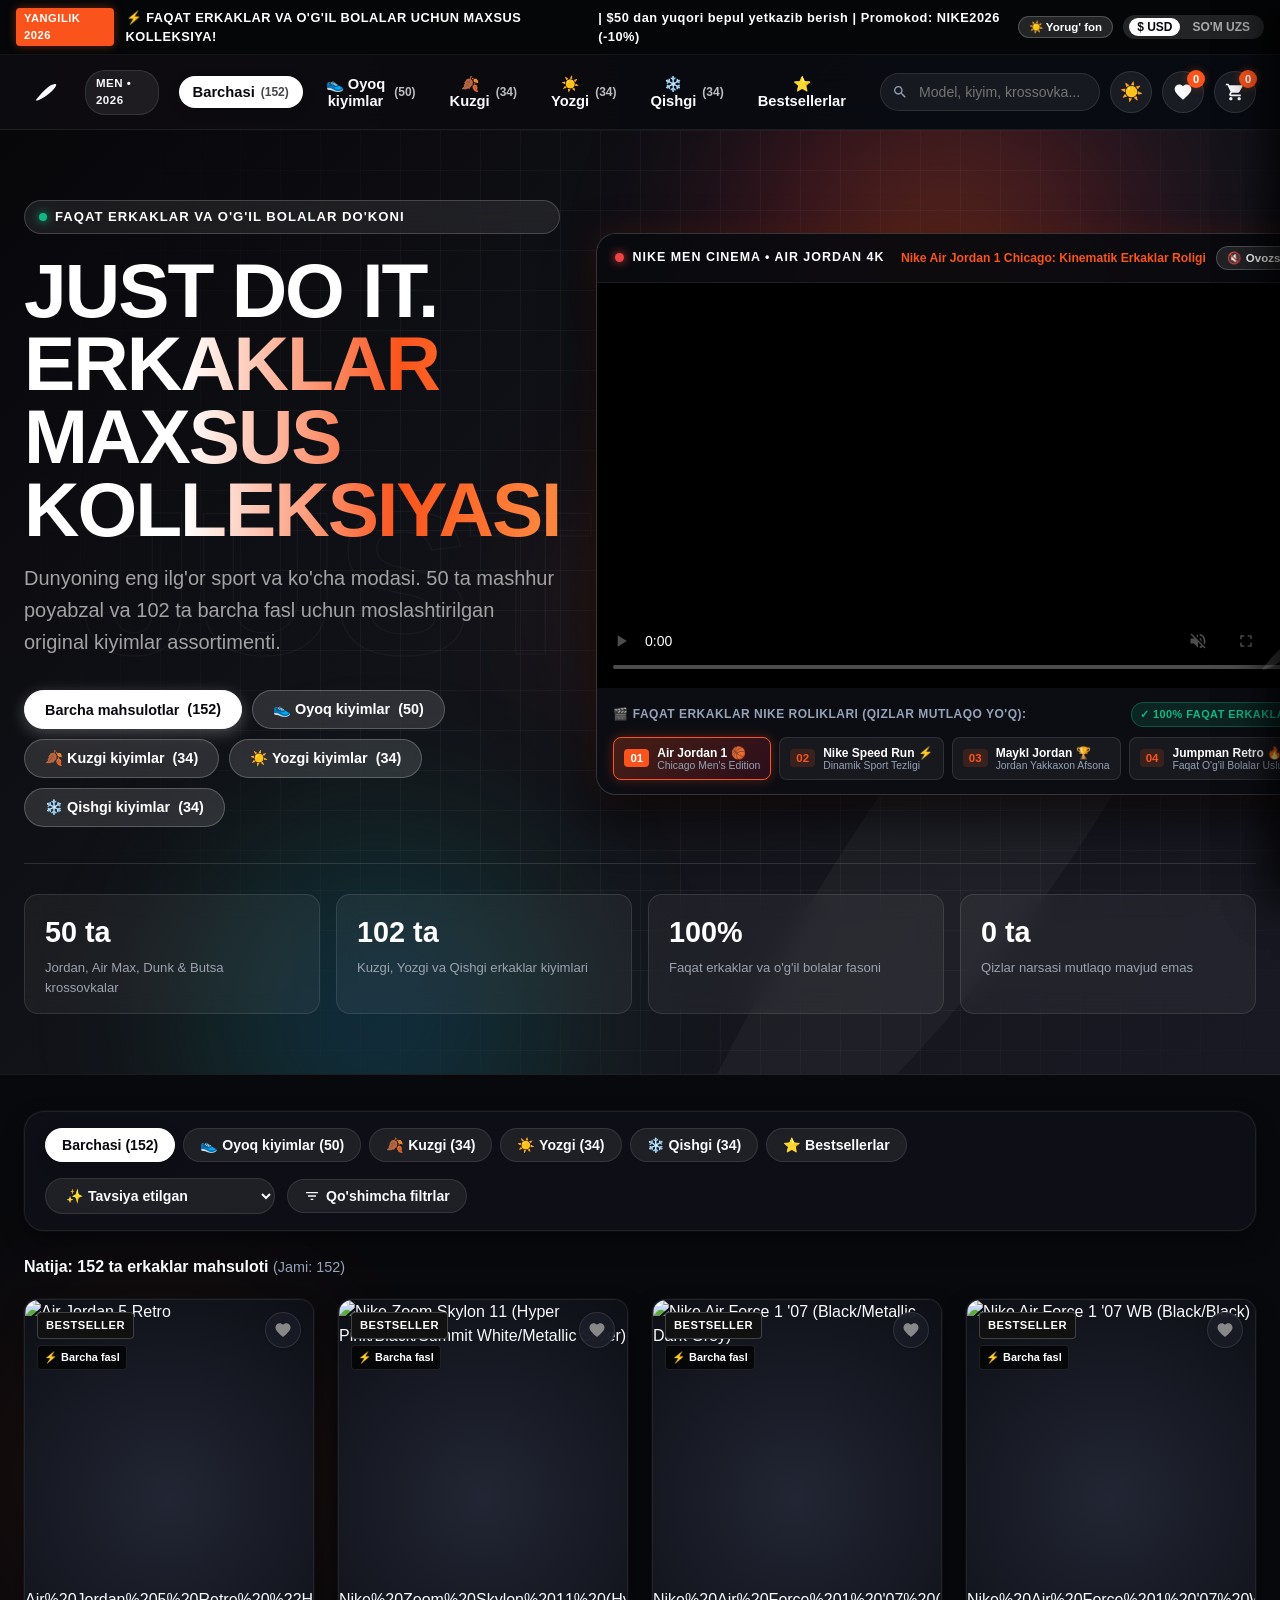
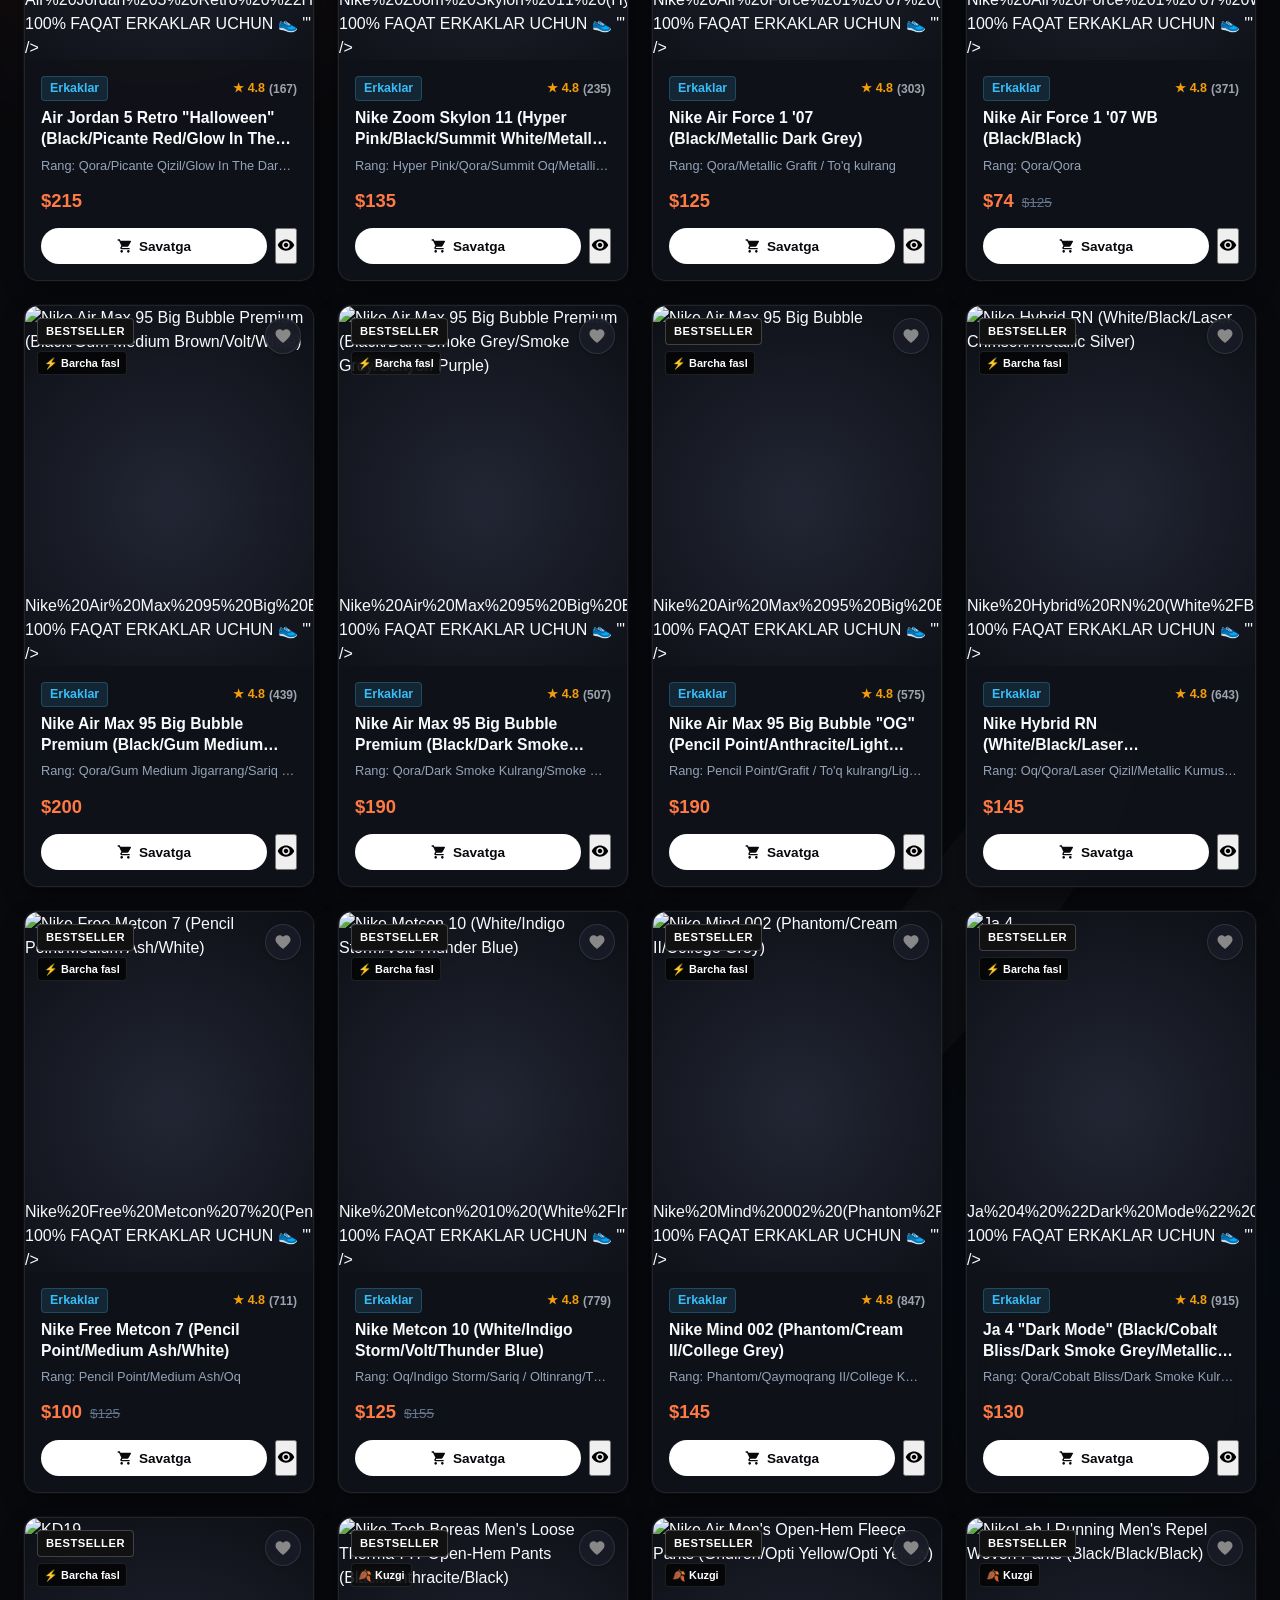
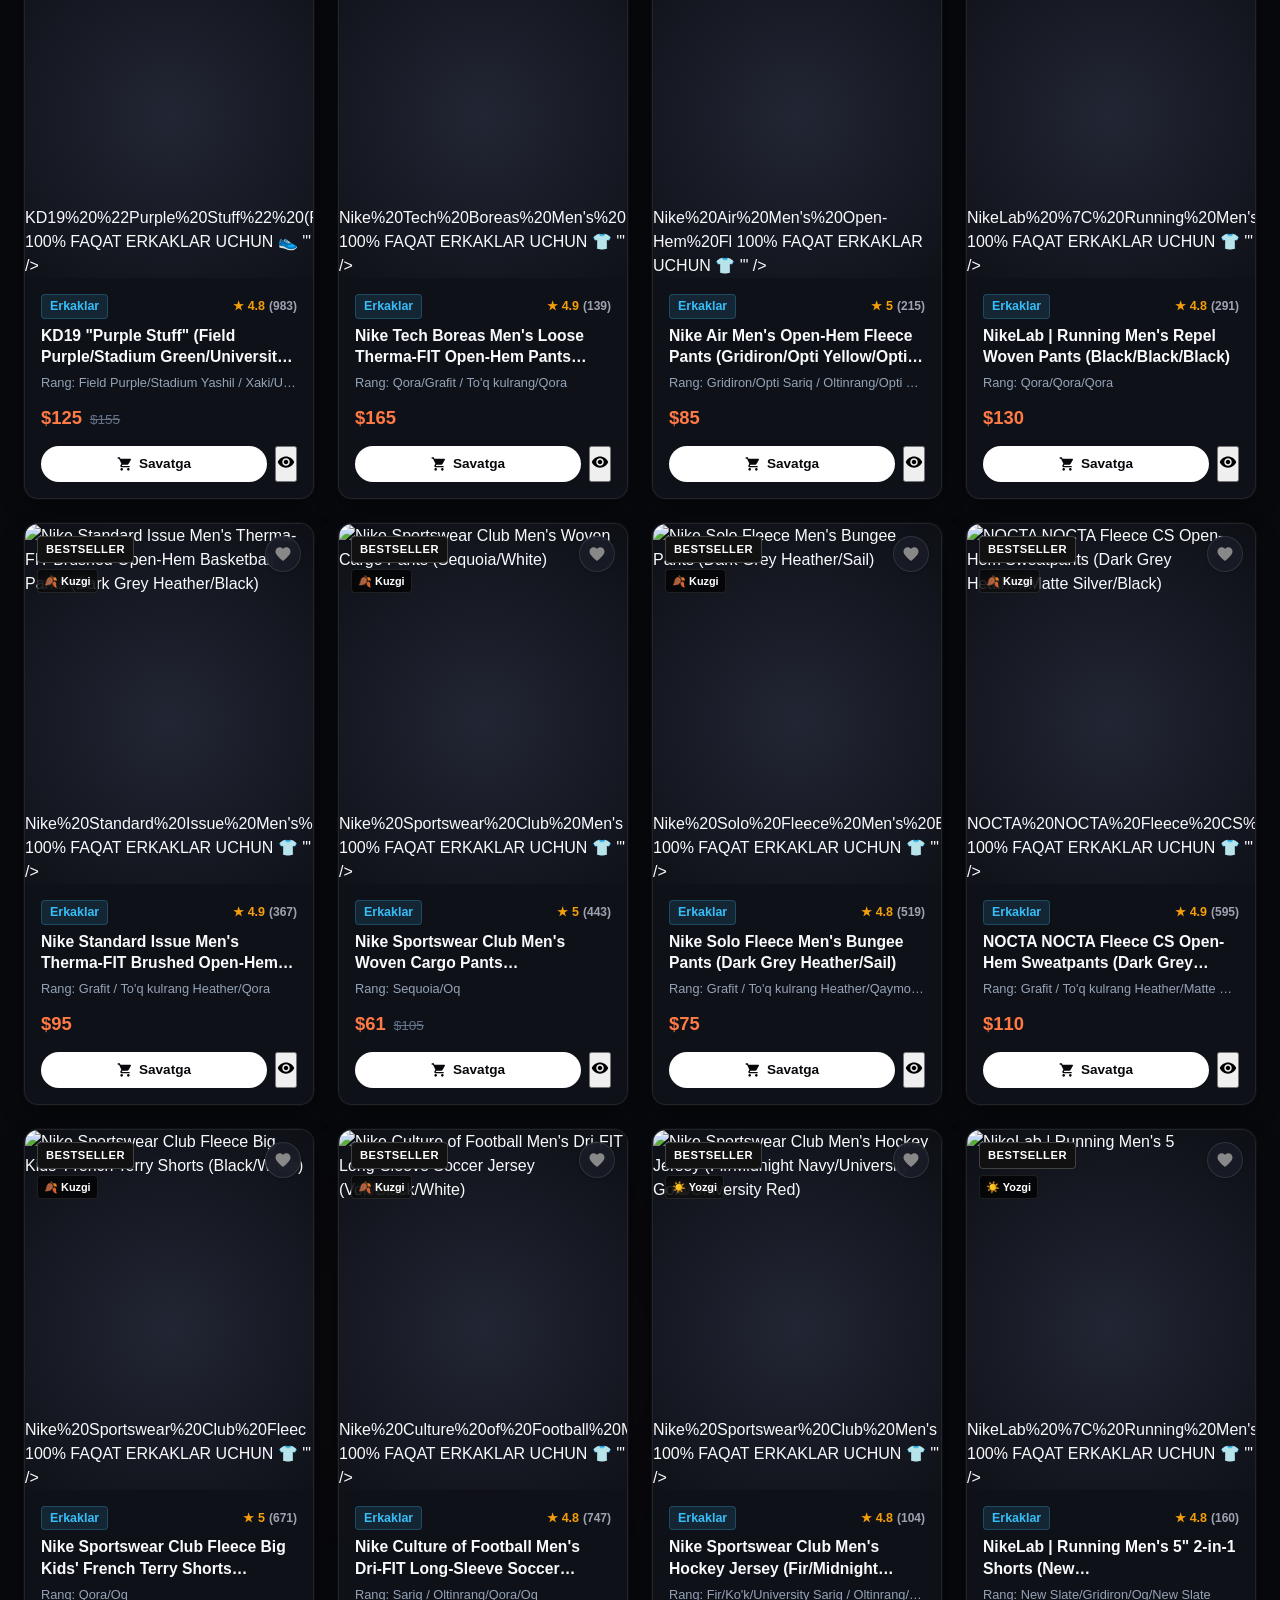
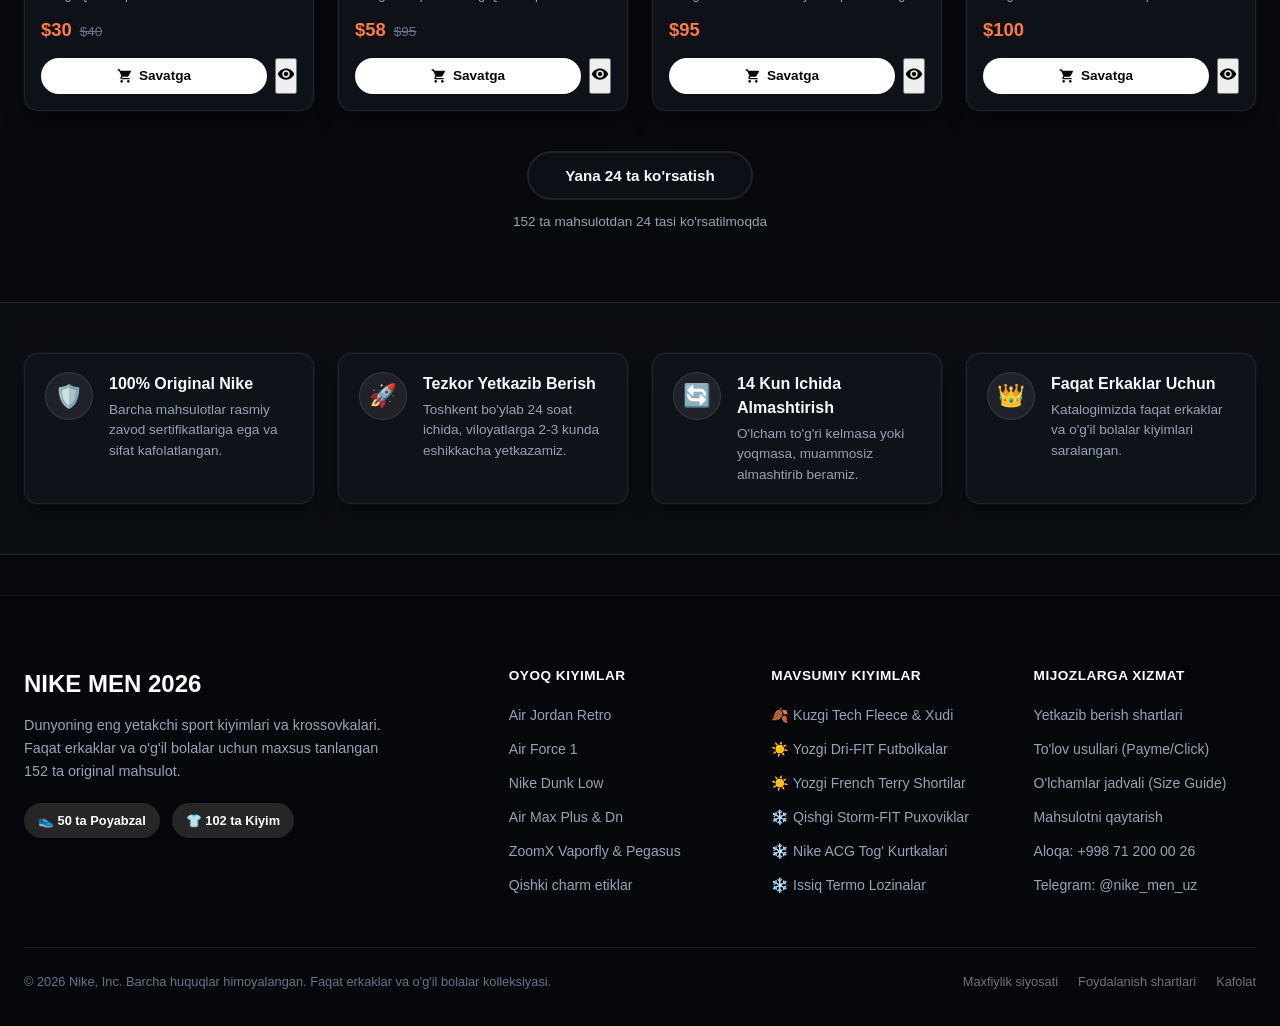
==== index.html @ 855656c1 "first commit" ====
<!DOCTYPE html>
<html lang="uz" data-theme="dark">
<head>
  <meta charset="UTF-8">
  <meta name="viewport" content="width=device-width, initial-scale=1.0">
  <title>NIKE MEN | Faqat Erkaklar va O'g'il Bolalar Kolleksiyasi 2026</title>
  <meta name="description" content="Nike rasmiy erkaklar va o'g'il bolalar kiyimlari va krossovkalari. 50 ta original oyoq kiyim, 102 ta kuzgi, yozgi va qishgi sport kiyimlari.">
  <link rel="stylesheet" href="css/style.css">
  <link rel="icon" type="image/svg+xml" href="data:image/svg+xml,%3Csvg xmlns='http://www.w3.org/2000/svg' viewBox='0 0 24 24'%3E%3Cpath fill='%23111111' d='M21.707 5.293a1 1 0 0 0-1.414 0L9 16.586l-4.293-4.293a1 1 0 0 0-1.414 1.414l5 5a1 1 0 0 0 1.414 0l12-12a1 1 0 0 0 0-1.414z'/%3E%3C/svg%3E">
</head>
<body>

  <!-- Top Announcement Bar -->
  <aside class="top-bar" id="topBar">
    <div class="top-bar-marquee">
      <span class="top-bar-badge">YANGILIK 2026</span>
      <span>⚡ FAQAT ERKAKLAR VA O'G'IL BOLALAR UCHUN MAXSUS KOLLEKSIYA!</span>
      <span class="extra-info">| $50 dan yuqori bepul yetkazib berish | Promokod: <strong>NIKE2026</strong> (-10%)</span>
    </div>
    <div class="top-bar-controls">
      <button class="top-bar-theme-badge" id="topBarThemeBtn" title="Fon ko'rinishini almashtirish">
        <span id="topThemeText">☀️ Yorug' fon</span>
      </button>
      <div class="currency-switcher">
        <button class="currency-btn active" data-currency="USD">$ USD</button>
        <button class="currency-btn" data-currency="UZS">SO'M UZS</button>
      </div>
    </div>
  </aside>

  <!-- Main Site Header -->
  <header class="site-header">
    <div class="header-container">
      <!-- Brand Logo -->
      <a href="#" class="brand-wrapper" title="Nike Men Uzbekistan">
        <svg class="swoosh-icon" viewBox="0 0 24 24">
          <path d="M21.71 4.54c-.16-.36-.5-.54-.86-.54-.42 0-3.3.06-7.05 3.01C9.65 10.28 6.4 13.9 4.1 16.63c-1.39 1.65-2.22 2.65-2.58 3.1-.31.39-.12.87.35.87.16 0 1.25-.09 3.06-.9 2.75-1.22 7.72-4.04 12.39-8.49 3.65-3.48 4.74-6.09 4.39-6.67z"/>
        </svg>
        <span class="jordan-badge">MEN • 2026</span>
      </a>

      <!-- Navigation Tabs -->
      <nav class="main-nav">
        <ul class="nav-links">
          <li>
            <button class="nav-link active" data-category="all">
              <span>Barchasi</span>
              <span class="nav-count">(152)</span>
            </button>
          </li>
          <li>
            <button class="nav-link" data-category="shoes">
              <span>👟 Oyoq kiyimlar</span>
              <span class="nav-count">(50)</span>
            </button>
          </li>
          <li>
            <button class="nav-link" data-category="autumn">
              <span>🍂 Kuzgi</span>
              <span class="nav-count">(34)</span>
            </button>
          </li>
          <li>
            <button class="nav-link" data-category="summer">
              <span>☀️ Yozgi</span>
              <span class="nav-count">(34)</span>
            </button>
          </li>
          <li>
            <button class="nav-link" data-category="winter">
              <span>❄️ Qishgi</span>
              <span class="nav-count">(34)</span>
            </button>
          </li>
          <li>
            <button class="nav-link" data-category="bestseller">
              <span>⭐ Bestsellerlar</span>
            </button>
          </li>
        </ul>
      </nav>

      <!-- Search & Action Buttons -->
      <div class="header-actions">
        <!-- Live Search -->
        <div class="search-box">
          <svg class="search-icon-svg" viewBox="0 0 24 24">
            <path d="M15.5 14h-.79l-.28-.27C15.41 12.59 16 11.11 16 9.5 16 5.91 13.09 3 9.5 3S3 5.91 3 9.5 5.91 16 9.5 16c1.61 0 3.09-.59 4.23-1.57l.27.28v.79l5 4.99L20.49 19l-4.99-5zm-6 0C7.01 14 5 11.99 5 9.5S7.01 5 9.5 5 14 7.01 14 9.5 11.99 14 9.5 14z"/>
          </svg>
          <input type="text" id="searchInput" class="search-input" placeholder="Model, kiyim, krossovka..." autocomplete="off">
          <button id="searchClearBtn" class="search-clear-btn" title="Tozalash">&times;</button>
        </div>

        <!-- Theme Toggle Button -->
        <button class="action-btn theme-toggle-btn" id="themeToggleBtn" title="Fon: Qora / Yorug'" aria-label="Fonni almashtirish">
          <span class="theme-icon-sun">☀️</span>
          <span class="theme-icon-moon">🌙</span>
        </button>

        <!-- Wishlist Button -->
        <button class="action-btn" id="wishlistBtn" title="Sevimlilar ro'yxati">
          <svg viewBox="0 0 24 24">
            <path d="M12 21.35l-1.45-1.32C5.4 15.36 2 12.28 2 8.5 2 5.42 4.42 3 7.5 3c1.74 0 3.41.81 4.5 2.09C13.09 3.81 14.76 3 16.5 3 19.58 3 22 5.42 22 8.5c0 3.78-3.4 6.86-8.55 11.54L12 21.35z"/>
          </svg>
          <span class="badge-count" id="wishlistBadge">0</span>
        </button>

        <!-- Cart Button -->
        <button class="action-btn" id="cartBtn" title="Savatcha">
          <svg viewBox="0 0 24 24">
            <path d="M7 18c-1.1 0-1.99.9-1.99 2S5.9 22 7 22s2-.9 2-2-.9-2-2-2zM1 2v2h2l3.6 7.59-1.35 2.45c-.16.28-.25.61-.25.96 0 1.1.9 2 2 2h12v-2H7.42c-.14 0-.25-.11-.25-.25l.03-.12.9-1.63h7.45c.75 0 1.41-.41 1.75-1.03l3.58-6.49c.08-.14.12-.31.12-.48 0-.55-.45-1-1-1H5.21l-.94-2H1zm16 16c-1.1 0-1.99.9-1.99 2s.89 2 1.99 2 2-.9 2-2-.9-2-2-2z"/>
          </svg>
          <span class="badge-count" id="cartBadge">0</span>
        </button>
      </div>
    </div>
  </header>

  <!-- Hero Banner -->
  <section class="hero-section">
    <!-- Atmospheric Animated Background -->
    <div class="hero-bg-grid"></div>
    <div class="hero-glow hero-glow-1"></div>
    <div class="hero-glow hero-glow-2"></div>
    <div class="hero-glow hero-glow-3"></div>
    <div class="hero-watermark-text" aria-hidden="true">JUST DO IT.</div>
    <div class="hero-swoosh-bg-wrap" aria-hidden="true">
      <svg class="hero-swoosh-bg" viewBox="0 0 24 24">
        <path d="M21.71 4.54c-.16-.36-.5-.54-.86-.54-.42 0-3.3.06-7.05 3.01C9.65 10.28 6.4 13.9 4.1 16.63c-1.39 1.65-2.22 2.65-2.58 3.1-.31.39-.12.87.35.87.16 0 1.25-.09 3.06-.9 2.75-1.22 7.72-4.04 12.39-8.49 3.65-3.48 4.74-6.09 4.39-6.67z"/>
      </svg>
    </div>
    <div class="hero-content">
      <div class="hero-main-grid">
        <!-- Hero Text & Filters Column -->
        <div class="hero-text-col">
          <div class="hero-pill">
            <span class="hero-pill-dot"></span>
            <span>Faqat Erkaklar va O'g'il Bolalar Do'koni</span>
          </div>
          <h1 class="hero-title">
            JUST DO IT.
            <span>ERKAKLAR MAXSUS KOLLEKSIYASI</span>
          </h1>
          <p class="hero-subtitle">
            Dunyoning eng ilg'or sport va ko'cha modasi. 50 ta mashhur poyabzal va 102 ta barcha fasl uchun moslashtirilgan original kiyimlar assortimenti.
          </p>

          <!-- Quick Category Buttons -->
          <div class="hero-quick-filters">
            <button class="quick-filter-btn active" data-category="all">
              <span>Barcha mahsulotlar</span>
              <strong>(152)</strong>
            </button>
            <button class="quick-filter-btn" data-category="shoes">
              <span>👟 Oyoq kiyimlar</span>
              <strong>(50)</strong>
            </button>
            <button class="quick-filter-btn" data-category="autumn">
              <span>🍂 Kuzgi kiyimlar</span>
              <strong>(34)</strong>
            </button>
            <button class="quick-filter-btn" data-category="summer">
              <span>☀️ Yozgi kiyimlar</span>
              <strong>(34)</strong>
            </button>
            <button class="quick-filter-btn" data-category="winter">
              <span>❄️ Qishgi kiyimlar</span>
              <strong>(34)</strong>
            </button>
          </div>
        </div>

        <!-- Nike Cinema Video Showcase Column (100% Strictly Men & Boys - Zero Girls) -->
        <div class="hero-video-col">
          <div class="video-showcase-card">
            <!-- Video Card Topbar -->
            <div class="video-card-topbar">
              <div class="video-topbar-left">
                <span class="video-live-dot"></span>
                <span class="video-badge-tag">NIKE MEN CINEMA • AIR JORDAN 4K</span>
              </div>
              <div class="video-topbar-right">
                <span class="video-active-title" id="videoActiveTitle">Nike Air Jordan 1 Chicago: Kinematik Erkaklar Roligi</span>
                <button type="button" class="video-sound-toggle-btn" id="videoMuteToggleBtn" title="Ovozni yoqish / o'chirish">
                  <span id="soundIcon">🔇</span>
                  <span id="soundText">Ovozsiz</span>
                </button>
              </div>
            </div>

            <!-- Video Responsive Player Wrapper (Native HTML5 Video - Strictly Men/Sneakers, 100% Girls-Free) -->
            <div class="video-embed-wrapper">
              <video
                id="heroVideoPlayer"
                class="hero-native-video"
                src="videos/nike-commercial.mp4"
                poster="https://images.unsplash.com/photo-1552346154-21d32810aba3?w=1200&q=80"
                autoplay
                muted
                loop
                playsinline
                controls>
                <source src="videos/nike-commercial.mp4" type="video/mp4">
                <source src="videos/nike-sneakers-run.mp4" type="video/mp4">
                Sizning brauzeringiz videoni qo'llab-quvvatlamaydi.
              </video>
              <iframe
                id="heroVideoIframe"
                style="display:none;"
                title="Nike Maykl Jordan Yakkaxon Roligi"
                allow="accelerometer; autoplay; clipboard-write; encrypted-media; gyroscope; picture-in-picture; web-share"
                allowfullscreen>
              </iframe>
              <div class="video-card-watermark" aria-hidden="true">
                <svg viewBox="0 0 24 24"><path d="M21.71 4.54c-.16-.36-.5-.54-.86-.54-.42 0-3.3.06-7.05 3.01C9.65 10.28 6.4 13.9 4.1 16.63c-1.39 1.65-2.22 2.65-2.58 3.1-.31.39-.12.87.35.87.16 0 1.25-.09 3.06-.9 2.75-1.22 7.72-4.04 12.39-8.49 3.65-3.48 4.74-6.09 4.39-6.67z"/></svg>
              </div>
            </div>

            <!-- Interactive Video Playlist Selector (Strictly Men/Shoes Only - 0 Girls) -->
            <div class="video-playlist-bar">
              <div class="video-playlist-header">
                <span class="playlist-label">🎬 Faqat erkaklar Nike roliklari (Qizlar mutlaqo yo'q):</span>
                <span class="video-badge-men-only">✓ 100% FAQAT ERKAKLAR</span>
              </div>
              <div class="video-playlist-row">
                <button class="video-playlist-item active" data-type="local" data-src="videos/nike-commercial.mp4" data-title="Nike Air Jordan 1 Chicago: Kinematik Erkaklar Roligi" type="button">
                  <span class="vid-num">01</span>
                  <div class="vid-info">
                    <span class="vid-name">Air Jordan 1 🏀</span>
                    <span class="vid-star">Chicago Men's Edition</span>
                  </div>
                </button>
                <button class="video-playlist-item" data-type="local" data-src="videos/nike-sneakers-run.mp4" data-title="Nike Running & Speed: Tezkor Erkaklar Krossi" type="button">
                  <span class="vid-num">02</span>
                  <div class="vid-info">
                    <span class="vid-name">Nike Speed Run ⚡</span>
                    <span class="vid-star">Dinamik Sport Tezligi</span>
                  </div>
                </button>
                <button class="video-playlist-item" data-type="youtube" data-yt="45mMioJ5szc" data-title="Maykl Jordan: Failure (Yakkaxon Motivatsion Rolik)" type="button">
                  <span class="vid-num">03</span>
                  <div class="vid-info">
                    <span class="vid-name">Maykl Jordan 🏆</span>
                    <span class="vid-star">Jordan Yakkaxon Afsona</span>
                  </div>
                </button>
                <button class="video-playlist-item" data-type="local" data-src="videos/nike-commercial.mp4" data-title="Nike Air Jordan Jumpman: Sof Sport Fasoni" type="button">
                  <span class="vid-num">04</span>
                  <div class="vid-info">
                    <span class="vid-name">Jumpman Retro 🔥</span>
                    <span class="vid-star">Faqat O'g'il Bolalar Uslubi</span>
                  </div>
                </button>
              </div>
            </div>
          </div>
        </div>
      </div>

      <!-- Stats Row -->
      <div class="hero-stats-row">
        <div class="hero-stat-card">
          <div class="hero-stat-num">50 ta</div>
          <div class="hero-stat-label">Jordan, Air Max, Dunk & Butsa krossovkalar</div>
        </div>
        <div class="hero-stat-card">
          <div class="hero-stat-num">102 ta</div>
          <div class="hero-stat-label">Kuzgi, Yozgi va Qishgi erkaklar kiyimlari</div>
        </div>
        <div class="hero-stat-card">
          <div class="hero-stat-num">100%</div>
          <div class="hero-stat-label">Faqat erkaklar va o'g'il bolalar fasoni</div>
        </div>
        <div class="hero-stat-card">
          <div class="hero-stat-num">0 ta</div>
          <div class="hero-stat-label">Qizlar narsasi mutlaqo mavjud emas</div>
        </div>
      </div>
    </div>
  </section>

  <!-- Main Catalog Section -->
  <main class="main-container" id="catalogSection">
    <!-- Atmospheric Catalog Ambient Background -->
    <div class="catalog-bg-decor" aria-hidden="true">
      <div class="catalog-glow catalog-glow-1"></div>
      <div class="catalog-glow catalog-glow-2"></div>
      <div class="catalog-glow catalog-glow-3"></div>
      <svg class="catalog-watermark-swoosh" viewBox="0 0 24 24">
        <path d="M21.71 4.54c-.16-.36-.5-.54-.86-.54-.42 0-3.3.06-7.05 3.01C9.65 10.28 6.4 13.9 4.1 16.63c-1.39 1.65-2.22 2.65-2.58 3.1-.31.39-.12.87.35.87.16 0 1.25-.09 3.06-.9 2.75-1.22 7.72-4.04 12.39-8.49 3.65-3.48 4.74-6.09 4.39-6.67z"/>
      </svg>
    </div>
    
    <!-- Controls & Filters Bar -->
    <div class="control-bar">
      <div class="control-bar-top">
        <!-- Category Filter Tabs -->
        <div class="catalog-tabs">
          <button class="catalog-tab active" data-category="all">Barchasi (152)</button>
          <button class="catalog-tab" data-category="shoes">👟 Oyoq kiyimlar (50)</button>
          <button class="catalog-tab" data-category="autumn">🍂 Kuzgi (34)</button>
          <button class="catalog-tab" data-category="summer">☀️ Yozgi (34)</button>
          <button class="catalog-tab" data-category="winter">❄️ Qishgi (34)</button>
          <button class="catalog-tab" data-category="bestseller">⭐ Bestsellerlar</button>
        </div>

        <!-- Right Controls (Sort & Filter toggle) -->
        <div class="control-bar-right">
          <select id="sortSelect" class="sort-select" aria-label="Saralash">
            <option value="featured">✨ Tavsiya etilgan</option>
            <option value="price-asc">💵 Narx: Avval arzonroq</option>
            <option value="price-desc">💎 Narx: Avval qimmatroq</option>
            <option value="rating">★ Yuqori reytingli</option>
            <option value="name">🔤 Nomi bo'yicha (A-Z)</option>
          </select>

          <button class="filter-toggle-btn" id="filterToggleBtn">
            <svg width="16" height="16" viewBox="0 0 24 24" fill="currentColor">
              <path d="M10 18h4v-2h-4v2zM3 6v2h18V6H3zm3 7h12v-2H6v2z"/>
            </svg>
            <span>Qo'shimcha filtrlar</span>
          </button>
        </div>
      </div>

      <!-- Expandable Subfilters Panel -->
      <div class="filter-drawer-panel" id="filterDrawerPanel" style="display: none;">
        <!-- SubCategory Filter -->
        <div class="filter-group">
          <span class="filter-group-title">Turi bo'yicha:</span>
          <div class="filter-pills" id="subCategoryPills">
            <button class="pill-btn active" data-sub="all">Hammasi</button>
            <button class="pill-btn" data-sub="sneakers">Krossovkalar</button>
            <button class="pill-btn" data-sub="running">Yugurish</button>
            <button class="pill-btn" data-sub="basketball">Basketbol</button>
            <button class="pill-btn" data-sub="boots">Etik va botinkalar</button>
            <button class="pill-btn" data-sub="hoodie">Xudi va Tolstovka</button>
            <button class="pill-btn" data-sub="jacket">Kurtka va Puxovik</button>
            <button class="pill-btn" data-sub="tshirt">Futbolka va Mayka</button>
            <button class="pill-btn" data-sub="shorts">Shortilar</button>
            <button class="pill-btn" data-sub="pants">Sport shimlar</button>
          </div>
        </div>

        <!-- Size Filter -->
        <div class="filter-group">
          <span class="filter-group-title">O'lcham bo'yicha:</span>
          <div class="filter-pills" id="sizePills">
            <button class="pill-btn active" data-size="all">Barchasi</button>
            <button class="pill-btn" data-size="40">40</button>
            <button class="pill-btn" data-size="41">41</button>
            <button class="pill-btn" data-size="42">42</button>
            <button class="pill-btn" data-size="43">43</button>
            <button class="pill-btn" data-size="44">44</button>
            <button class="pill-btn" data-size="45">45</button>
            <button class="pill-btn" data-size="M">M</button>
            <button class="pill-btn" data-size="L">L</button>
            <button class="pill-btn" data-size="XL">XL</button>
            <button class="pill-btn" data-size="XXL">XXL</button>
          </div>
        </div>

        <button class="reset-filters-btn" id="resetFiltersBtn">Filtrlarni tozalash</button>
      </div>
    </div>

    <!-- Results Info Bar -->
    <div class="results-info-bar">
      <div class="results-count" id="resultsCount">
        Natija: <strong>152</strong> ta erkaklar mahsuloti
      </div>
    </div>

    <!-- Products Grid -->
    <div class="products-grid" id="productsGrid">
      <!-- Injected via JavaScript -->
    </div>

    <!-- Load More Container -->
    <div class="load-more-container" id="loadMoreContainer">
      <button class="load-more-btn" id="loadMoreBtn">Yana 24 ta ko'rsatish</button>
      <div class="load-more-info" id="loadMoreInfo"></div>
    </div>
  </main>

  <!-- Benefits Section -->
  <section class="benefits-section">
    <div class="benefits-container">
      <div class="benefit-card">
        <div class="benefit-icon">🛡️</div>
        <div>
          <h4 class="benefit-title">100% Original Nike</h4>
          <p class="benefit-desc">Barcha mahsulotlar rasmiy zavod sertifikatlariga ega va sifat kafolatlangan.</p>
        </div>
      </div>
      <div class="benefit-card">
        <div class="benefit-icon">🚀</div>
        <div>
          <h4 class="benefit-title">Tezkor Yetkazib Berish</h4>
          <p class="benefit-desc">Toshkent bo'ylab 24 soat ichida, viloyatlarga 2-3 kunda eshikkacha yetkazamiz.</p>
        </div>
      </div>
      <div class="benefit-card">
        <div class="benefit-icon">🔄</div>
        <div>
          <h4 class="benefit-title">14 Kun Ichida Almashtirish</h4>
          <p class="benefit-desc">O'lcham to'g'ri kelmasa yoki yoqmasa, muammosiz almashtirib beramiz.</p>
        </div>
      </div>
      <div class="benefit-card">
        <div class="benefit-icon">👑</div>
        <div>
          <h4 class="benefit-title">Faqat Erkaklar Uchun</h4>
          <p class="benefit-desc">Katalogimizda faqat erkaklar va o'g'il bolalar kiyimlari saralangan.</p>
        </div>
      </div>
    </div>
  </section>

  <!-- Product Detail Modal -->
  <div class="modal-overlay" id="detailModal">
    <div class="modal-card">
      <button class="modal-close-btn" id="detailModalClose">&times;</button>
      <div id="detailModalContent"></div>
    </div>
  </div>

  <!-- Cart Drawer Backdrop -->
  <div class="drawer-backdrop" id="cartBackdrop"></div>

  <!-- Cart Drawer -->
  <aside class="side-drawer" id="cartDrawer">
    <div class="drawer-header">
      <div class="drawer-title">
        <svg width="22" height="22" viewBox="0 0 24 24" fill="currentColor">
          <path d="M7 18c-1.1 0-1.99.9-1.99 2S5.9 22 7 22s2-.9 2-2-.9-2-2-2zM1 2v2h2l3.6 7.59-1.35 2.45c-.16.28-.25.61-.25.96 0 1.1.9 2 2 2h12v-2H7.42c-.14 0-.25-.11-.25-.25l.03-.12.9-1.63h7.45c.75 0 1.41-.41 1.75-1.03l3.58-6.49c.08-.14.12-.31.12-.48 0-.55-.45-1-1-1H5.21l-.94-2H1zm16 16c-1.1 0-1.99.9-1.99 2s.89 2 1.99 2 2-.9 2-2-.9-2-2-2z"/>
        </svg>
        <span>Savatcha</span>
      </div>
      <button class="modal-close-btn" id="cartCloseBtn" style="position:static;">&times;</button>
    </div>

    <div class="drawer-body" id="cartItemsList"></div>

    <div class="drawer-footer">
      <div class="promo-row">
        <input type="text" class="promo-input" id="promoInput" placeholder="Promokod (masalan: NIKE2026)">
        <button class="promo-apply-btn" id="promoApplyBtn">Qo'llash</button>
      </div>

      <div class="summary-row">
        <span>Mahsulotlar qiymati:</span>
        <span id="cartSubtotal">$0</span>
      </div>
      <div class="summary-row" id="cartDiscountRow" style="display:none; color:var(--nike-green);">
        <span>Chegirma:</span>
        <span id="cartDiscountVal">-$0</span>
      </div>
      <div class="summary-row">
        <span>Yetkazib berish:</span>
        <span style="color:var(--nike-green); font-weight:700;">BEPUL</span>
      </div>
      <div class="summary-row total">
        <span>Jami summa:</span>
        <span id="cartTotal">$0</span>
      </div>

      <button class="checkout-btn" id="checkoutBtn">Buyurtmani rasmiylashtirish</button>
    </div>
  </aside>

  <!-- Wishlist Drawer -->
  <aside class="side-drawer" id="wishlistDrawer">
    <div class="drawer-header">
      <div class="drawer-title">
        <svg width="22" height="22" viewBox="0 0 24 24" fill="var(--nike-red)">
          <path d="M12 21.35l-1.45-1.32C5.4 15.36 2 12.28 2 8.5 2 5.42 4.42 3 7.5 3c1.74 0 3.41.81 4.5 2.09C13.09 3.81 14.76 3 16.5 3 19.58 3 22 5.42 22 8.5c0 3.78-3.4 6.86-8.55 11.54L12 21.35z"/>
        </svg>
        <span>Sevimlilar ro'yxati</span>
      </div>
      <button class="modal-close-btn" id="wishlistCloseBtn" style="position:static;">&times;</button>
    </div>

    <div class="drawer-body" id="wishlistItemsList"></div>
  </aside>

  <!-- Checkout Modal -->
  <div class="modal-overlay" id="checkoutModal">
    <div class="modal-card" style="max-width: 580px; padding: 30px;">
      <button class="modal-close-btn" id="checkoutModalClose">&times;</button>
      
      <h2 style="font-size: 1.5rem; font-weight: 900; margin-bottom: 8px;">Buyurtmani rasmiylashtirish</h2>
      <p style="color: #6b7280; font-size: 0.88rem; margin-bottom: 20px;">
        To'lov summasi: <strong id="checkoutTotalDisplay" style="color:var(--nike-black); font-size:1.1rem;"></strong>
      </p>

      <form id="checkoutForm" class="checkout-form">
        <div class="form-group">
          <label for="custName">Ismingiz va familiyangiz *</label>
          <input type="text" id="custName" class="form-control" placeholder="Masalan: Sardor Aliyev" required>
        </div>

        <div class="form-group">
          <label for="custPhone">Telefon raqamingiz *</label>
          <input type="tel" id="custPhone" class="form-control" placeholder="+998 90 123 45 67" required>
        </div>

        <div class="form-group">
          <label for="custCity">Shahar / Viloyat *</label>
          <select id="custCity" class="form-control">
            <option value="Toshkent shahri">Toshkent shahri</option>
            <option value="Samarqand">Samarqand viloyati</option>
            <option value="Farg'ona">Farg'ona viloyati</option>
            <option value="Andijon">Andijon viloyati</option>
            <option value="Namangan">Namangan viloyati</option>
            <option value="Buxoro">Buxoro viloyati</option>
            <option value="Qashqadaryo">Qashqadaryo viloyati</option>
            <option value="Xorazm">Xorazm viloyati</option>
            <option value="Navoiy">Navoiy viloyati</option>
            <option value="Surxondaryo">Surxondaryo viloyati</option>
            <option value="Jizzax">Jizzax viloyati</option>
            <option value="Sirdaryo">Sirdaryo viloyati</option>
            <option value="Qoraqalpog'iston">Qoraqalpog'iston Respublikasi</option>
          </select>
        </div>

        <div class="form-group">
          <label for="custAddress">Yetkazib berish manzili *</label>
          <input type="text" id="custAddress" class="form-control" placeholder="Tuman, ko'cha, uy yoki xonadon raqami" required>
        </div>

        <div class="form-group">
          <label>To'lov usuli:</label>
          <div class="payment-options">
            <div class="payment-radio-card active">
              <input type="radio" name="payMethod" value="cash" checked id="payCash">
              <label for="payCash" style="cursor:pointer;">💵 Naqd pul (kuryerga)</label>
            </div>
            <div class="payment-radio-card">
              <input type="radio" name="payMethod" value="payme" id="payPayme">
              <label for="payPayme" style="cursor:pointer;">🔹 Payme / Click</label>
            </div>
            <div class="payment-radio-card">
              <input type="radio" name="payMethod" value="card" id="payCard">
              <label for="payCard" style="cursor:pointer;">💳 Uzcard / Humo</label>
            </div>
            <div class="payment-radio-card">
              <input type="radio" name="payMethod" value="visa" id="payVisa">
              <label for="payVisa" style="cursor:pointer;">🌐 Visa / Mastercard</label>
            </div>
          </div>
        </div>

        <button type="submit" class="btn-primary" style="margin-top: 10px; padding: 14px;">
          Buyurtmani tasdiqlash
        </button>
      </form>
    </div>
  </div>

  <!-- Success Confirmation Modal -->
  <div class="modal-overlay" id="successModal">
    <div class="modal-card" style="max-width: 480px; padding: 40px; text-align: center;">
      <div style="font-size: 3.5rem; color: #10b981; margin-bottom: 12px;">✓</div>
      <h2 style="font-size: 1.6rem; font-weight: 900; margin-bottom: 8px;">Buyurtmangiz qabul qilindi!</h2>
      <p style="color: #4b5563; font-size: 0.95rem; line-height: 1.5; margin-bottom: 20px;">
        Rahmat! Sizning buyurtmangiz muvaffaqiyatli rasmiylashtirildi. Tez orada menejerimiz siz bilan bog'lanadi.
      </p>
      
      <div style="background: #f3f4f6; padding: 16px; border-radius: 12px; margin-bottom: 24px;">
        <span style="font-size: 0.8rem; color: #6b7280; text-transform: uppercase; font-weight: 700;">Buyurtma raqami:</span>
        <div id="successOrderNum" style="font-size: 1.4rem; font-weight: 900; color: var(--nike-black); margin-top: 4px;">NK-000000</div>
      </div>

      <button class="btn-primary" id="successModalClose" style="width: 100%;">
        Xaridni davom ettirish
      </button>
    </div>
  </div>

  <!-- Toast Notification Container -->
  <div class="toast-container" id="toastContainer"></div>

  <!-- Site Footer -->
  <footer class="site-footer">
    <div class="footer-container">
      <div class="footer-top-grid">
        <div>
          <div class="footer-brand-title">NIKE MEN 2026</div>
          <p class="footer-brand-desc">
            Dunyoning eng yetakchi sport kiyimlari va krossovkalari. Faqat erkaklar va o'g'il bolalar uchun maxsus tanlangan 152 ta original mahsulot.
          </p>
          <div style="margin-top: 20px; display: flex; gap: 12px;">
            <span style="background:#262626; padding:8px 14px; border-radius:20px; font-size:0.8rem; font-weight:700;">👟 50 ta Poyabzal</span>
            <span style="background:#262626; padding:8px 14px; border-radius:20px; font-size:0.8rem; font-weight:700;">👕 102 ta Kiyim</span>
          </div>
        </div>

        <div>
          <h4 class="footer-col-title">Oyoq Kiyimlar</h4>
          <ul class="footer-links">
            <li><a href="#" onclick="event.preventDefault(); NikeApp.openCategory && NikeApp.openCategory('shoes');">Air Jordan Retro</a></li>
            <li><a href="#" onclick="event.preventDefault();">Air Force 1</a></li>
            <li><a href="#" onclick="event.preventDefault();">Nike Dunk Low</a></li>
            <li><a href="#" onclick="event.preventDefault();">Air Max Plus & Dn</a></li>
            <li><a href="#" onclick="event.preventDefault();">ZoomX Vaporfly & Pegasus</a></li>
            <li><a href="#" onclick="event.preventDefault();">Qishki charm etiklar</a></li>
          </ul>
        </div>

        <div>
          <h4 class="footer-col-title">Mavsumiy Kiyimlar</h4>
          <ul class="footer-links">
            <li><a href="#">🍂 Kuzgi Tech Fleece & Xudi</a></li>
            <li><a href="#">☀️ Yozgi Dri-FIT Futbolkalar</a></li>
            <li><a href="#">☀️ Yozgi French Terry Shortilar</a></li>
            <li><a href="#">❄️ Qishgi Storm-FIT Puxoviklar</a></li>
            <li><a href="#">❄️ Nike ACG Tog' Kurtkalari</a></li>
            <li><a href="#">❄️ Issiq Termo Lozinalar</a></li>
          </ul>
        </div>

        <div>
          <h4 class="footer-col-title">Mijozlarga Xizmat</h4>
          <ul class="footer-links">
            <li><a href="#">Yetkazib berish shartlari</a></li>
            <li><a href="#">To'lov usullari (Payme/Click)</a></li>
            <li><a href="#">O'lchamlar jadvali (Size Guide)</a></li>
            <li><a href="#">Mahsulotni qaytarish</a></li>
            <li><a href="#">Aloqa: +998 71 200 00 26</a></li>
            <li><a href="#">Telegram: @nike_men_uz</a></li>
          </ul>
        </div>
      </div>

      <div class="footer-bottom">
        <div>&copy; 2026 Nike, Inc. Barcha huquqlar himoyalangan. Faqat erkaklar va o'g'il bolalar kolleksiyasi.</div>
        <div style="display:flex; gap:20px;">
          <a href="#" style="color:#737373; text-decoration:none;">Maxfiylik siyosati</a>
          <a href="#" style="color:#737373; text-decoration:none;">Foydalanish shartlari</a>
          <a href="#" style="color:#737373; text-decoration:none;">Kafolat</a>
        </div>
      </div>
    </div>
  </footer>

  <!-- Scripts -->
  <script src="js/products.js"></script>
  <script src="js/app.js"></script>
</body>
</html>
---- css/style.css ----
/* ====================================================
   NIKE MEN'S EXCLUSIVE 2026 - COMPLETE STYLESHEET
   Clean, Modern, Athletic, Atmospheric & High-Performance
   Dual Theme System: Stealth Dark (Default) & Studio Light
   ==================================================== */

/* ================= THEME TOKENS ================= */
:root, [data-theme="dark"] {
  --nike-bg: #08090d;
  --nike-bg-alt: #10121a;
  --nike-bg-gradient: radial-gradient(circle at 12% 12%, rgba(250, 84, 28, 0.16) 0%, transparent 42%),
                      radial-gradient(circle at 88% 22%, rgba(2, 132, 199, 0.14) 0%, transparent 40%),
                      radial-gradient(circle at 50% 65%, rgba(225, 29, 72, 0.09) 0%, transparent 48%),
                      radial-gradient(rgba(255, 255, 255, 0.045) 1px, transparent 1px);
  --nike-bg-size: 100% 100%, 100% 100%, 100% 100%, 28px 28px;
  --nike-card-bg: rgba(18, 20, 28, 0.82);
  --nike-card-border: rgba(255, 255, 255, 0.08);
  --nike-card-hover-border: rgba(250, 84, 28, 0.45);
  --nike-card-img-bg: radial-gradient(circle at 50% 55%, #222634 0%, #0d0f15 100%);
  --nike-header-bg: rgba(10, 11, 16, 0.88);
  --nike-header-border: rgba(255, 255, 255, 0.08);
  --nike-text-main: #f8fafc;
  --nike-text-muted: #94a3b8;
  --nike-price-color: #ff7a45;
  --nike-gray-light: rgba(255, 255, 255, 0.07);
  --nike-gray-border: rgba(255, 255, 255, 0.1);
  --nike-gray-text: #94a3b8;
  --nike-input-bg: rgba(255, 255, 255, 0.06);
  --nike-control-bg: rgba(16, 18, 26, 0.75);
  --nike-control-border: rgba(255, 255, 255, 0.08);
  --nike-nav-active-bg: #ffffff;
  --nike-nav-active-text: #08090d;
  --nike-btn-bg: #ffffff;
  --nike-btn-text: #08090d;
  --nike-tag-bg: rgba(0, 0, 0, 0.7);
  --nike-tag-text: #ffffff;
  --nike-wish-bg: rgba(25, 28, 38, 0.9);
  --modal-bg: #10121a;
  --drawer-bg: #0d0f15;
  --drawer-footer-bg: #08090d;
  --nike-shadow-card: 0 10px 25px -5px rgba(0, 0, 0, 0.6), 0 0 0 1px rgba(255, 255, 255, 0.04);
  --nike-shadow-hover: 0 20px 40px -10px rgba(0, 0, 0, 0.85), 0 0 25px rgba(250, 84, 28, 0.25), 0 0 0 1px rgba(250, 84, 28, 0.45);
  --nike-swoosh-color: #ffffff;
  --benefits-bg: rgba(14, 16, 22, 0.75);
  --nike-orange: #fa541c;
  --nike-orange-glow: rgba(250, 84, 28, 0.35);
  --nike-red: #f43f5e;
  --nike-green: #10b981;
  --nike-blue: #38bdf8;
  --font-main: -apple-system, BlinkMacSystemFont, "Segoe UI", Roboto, "Helvetica Neue", Arial, sans-serif;
  --font-display: "Futura", "Helvetica Neue", Arial, sans-serif;
  --shadow-sm: 0 1px 3px rgba(0,0,0,0.2);
  --shadow-md: 0 4px 14px rgba(0,0,0,0.3);
  --shadow-lg: 0 10px 30px rgba(0,0,0,0.4);
  --radius-sm: 8px;
  --radius-md: 14px;
  --radius-lg: 20px;
  --radius-full: 9999px;
  --transition: all 0.25s cubic-bezier(0.16, 1, 0.3, 1);
}

[data-theme="light"] {
  --nike-bg: #f5f6f8;
  --nike-bg-alt: #ffffff;
  --nike-bg-gradient: radial-gradient(circle at 10% 12%, rgba(250, 84, 28, 0.06) 0%, transparent 42%),
                      radial-gradient(circle at 90% 20%, rgba(2, 132, 199, 0.06) 0%, transparent 40%),
                      radial-gradient(circle at 50% 65%, rgba(16, 185, 129, 0.04) 0%, transparent 48%),
                      radial-gradient(rgba(0, 0, 0, 0.035) 1px, transparent 1px);
  --nike-bg-size: 100% 100%, 100% 100%, 100% 100%, 24px 24px;
  --nike-card-bg: #ffffff;
  --nike-card-border: rgba(0, 0, 0, 0.07);
  --nike-card-hover-border: rgba(250, 84, 28, 0.4);
  --nike-card-img-bg: radial-gradient(circle at 50% 55%, #ffffff 40%, #eef0f4 100%);
  --nike-header-bg: rgba(255, 255, 255, 0.92);
  --nike-header-border: #e5e5e7;
  --nike-text-main: #111111;
  --nike-text-muted: #6b7280;
  --nike-price-color: #111111;
  --nike-gray-light: #f1f1f2;
  --nike-gray-border: #e5e5e7;
  --nike-gray-text: #707072;
  --nike-input-bg: #f1f1f2;
  --nike-control-bg: #ffffff;
  --nike-control-border: #e5e5e7;
  --nike-nav-active-bg: #111111;
  --nike-nav-active-text: #ffffff;
  --nike-btn-bg: #111111;
  --nike-btn-text: #ffffff;
  --nike-tag-bg: rgba(255, 255, 255, 0.9);
  --nike-tag-text: #111111;
  --nike-wish-bg: rgba(255, 255, 255, 0.9);
  --modal-bg: #ffffff;
  --drawer-bg: #ffffff;
  --drawer-footer-bg: #fafafa;
  --nike-shadow-card: 0 4px 16px rgba(0, 0, 0, 0.05);
  --nike-shadow-hover: 0 16px 32px rgba(0, 0, 0, 0.12), 0 0 0 1px rgba(250, 84, 28, 0.3);
  --nike-swoosh-color: #111111;
  --benefits-bg: #ffffff;
  --nike-orange: #fa541c;
  --nike-orange-glow: rgba(250, 84, 28, 0.2);
  --nike-red: #e11d48;
  --nike-green: #10b981;
  --nike-blue: #0284c7;
}

* {
  margin: 0;
  padding: 0;
  box-sizing: border-box;
}

html {
  scroll-behavior: smooth;
  font-size: 16px;
}

body {
  font-family: var(--font-main);
  background-color: var(--nike-bg);
  background-image: var(--nike-bg-gradient);
  background-size: var(--nike-bg-size);
  background-attachment: fixed;
  color: var(--nike-text-main);
  line-height: 1.5;
  -webkit-font-smoothing: antialiased;
  overflow-x: hidden;
  transition: background-color 0.4s ease, color 0.3s ease;
}

/* Scrollbar */
::-webkit-scrollbar {
  width: 8px;
  height: 8px;
}
::-webkit-scrollbar-track {
  background: var(--nike-bg);
}
::-webkit-scrollbar-thumb {
  background: rgba(255,255,255,0.2);
  border-radius: 4px;
}
::-webkit-scrollbar-thumb:hover {
  background: var(--nike-orange);
}

/* ================= TOP ANNOUNCEMENT BAR ================= */
.top-bar {
  background-color: #050608;
  color: #fff;
  font-size: 0.8rem;
  font-weight: 600;
  letter-spacing: 0.5px;
  padding: 8px 16px;
  display: flex;
  justify-content: space-between;
  align-items: center;
  position: relative;
  z-index: 50;
  border-bottom: 1px solid rgba(255,255,255,0.06);
}

.top-bar-marquee {
  display: flex;
  align-items: center;
  gap: 12px;
  flex: 1;
  justify-content: center;
}

.top-bar-badge {
  background: var(--nike-orange);
  color: #fff;
  padding: 2px 8px;
  border-radius: 4px;
  font-size: 0.7rem;
  text-transform: uppercase;
  font-weight: 800;
  box-shadow: 0 0 10px rgba(250, 84, 28, 0.4);
}

.top-bar-controls {
  display: flex;
  align-items: center;
  gap: 10px;
}

.top-bar-theme-badge {
  background: rgba(255, 255, 255, 0.12);
  border: 1px solid rgba(255, 255, 255, 0.2);
  color: #fff;
  padding: 3px 10px;
  border-radius: 20px;
  font-size: 0.72rem;
  font-weight: 700;
  cursor: pointer;
  display: flex;
  align-items: center;
  gap: 5px;
  transition: var(--transition);
}

.top-bar-theme-badge:hover {
  background: rgba(255, 255, 255, 0.25);
  transform: scale(1.04);
}

.currency-switcher {
  display: flex;
  align-items: center;
  gap: 4px;
  background: rgba(255,255,255,0.12);
  padding: 3px 6px;
  border-radius: 20px;
}

.currency-btn {
  background: none;
  border: none;
  color: #aaa;
  font-size: 0.75rem;
  font-weight: 700;
  padding: 2px 8px;
  border-radius: 12px;
  cursor: pointer;
  transition: var(--transition);
}

.currency-btn.active {
  background: #fff;
  color: #08090d;
}

/* ================= MAIN HEADER & NAV ================= */
.site-header {
  position: sticky;
  top: 0;
  background: var(--nike-header-bg);
  backdrop-filter: blur(16px);
  -webkit-backdrop-filter: blur(16px);
  border-bottom: 1px solid var(--nike-header-border);
  z-index: 40;
  transition: var(--transition);
}

.header-container {
  max-width: 1440px;
  margin: 0 auto;
  padding: 12px 24px;
  display: flex;
  align-items: center;
  justify-content: space-between;
  gap: 20px;
}

.brand-wrapper {
  display: flex;
  align-items: center;
  gap: 16px;
  text-decoration: none;
  color: var(--nike-text-main);
}

.swoosh-icon {
  width: 58px;
  height: 24px;
  fill: currentColor;
  transition: transform 0.3s ease;
}

.brand-wrapper:hover .swoosh-icon {
  transform: scale(1.08) rotate(-2deg);
}

.jordan-badge {
  display: flex;
  align-items: center;
  gap: 6px;
  background: var(--nike-gray-light);
  color: var(--nike-text-main);
  padding: 4px 10px;
  border-radius: 20px;
  font-size: 0.72rem;
  font-weight: 800;
  letter-spacing: 0.5px;
  border: 1px solid var(--nike-gray-border);
}

.nav-links {
  display: flex;
  align-items: center;
  list-style: none;
  gap: 6px;
}

.nav-link {
  background: none;
  border: none;
  font-size: 0.92rem;
  font-weight: 700;
  color: var(--nike-text-main);
  padding: 8px 14px;
  border-radius: var(--radius-full);
  cursor: pointer;
  transition: var(--transition);
  display: flex;
  align-items: center;
  gap: 6px;
}

.nav-link:hover {
  background-color: var(--nike-gray-light);
}

.nav-link.active {
  background-color: var(--nike-nav-active-bg);
  color: var(--nike-nav-active-text);
  box-shadow: 0 4px 12px rgba(0,0,0,0.15);
}

.nav-count {
  font-size: 0.75rem;
  opacity: 0.75;
}

/* Search & Action Icons */
.header-actions {
  display: flex;
  align-items: center;
  gap: 10px;
}

.search-box {
  position: relative;
  width: 220px;
  transition: var(--transition);
}

.search-box:focus-within {
  width: 280px;
}

.search-input {
  width: 100%;
  background: var(--nike-input-bg);
  border: 1px solid var(--nike-gray-border);
  padding: 10px 16px 10px 38px;
  border-radius: var(--radius-full);
  font-size: 0.88rem;
  font-family: inherit;
  color: var(--nike-text-main);
  outline: none;
  transition: var(--transition);
}

.search-input:focus {
  background: var(--nike-card-bg);
  border-color: var(--nike-orange);
  box-shadow: 0 0 0 3px var(--nike-orange-glow);
}

.search-icon-svg {
  position: absolute;
  left: 12px;
  top: 50%;
  transform: translateY(-50%);
  width: 16px;
  height: 16px;
  fill: var(--nike-gray-text);
  pointer-events: none;
}

.search-clear-btn {
  position: absolute;
  right: 10px;
  top: 50%;
  transform: translateY(-50%);
  background: none;
  border: none;
  font-size: 16px;
  color: #999;
  cursor: pointer;
  display: none;
}

.action-btn {
  position: relative;
  background: var(--nike-gray-light);
  border: 1px solid var(--nike-gray-border);
  width: 42px;
  height: 42px;
  border-radius: 50%;
  display: flex;
  align-items: center;
  justify-content: center;
  cursor: pointer;
  color: var(--nike-text-main);
  transition: var(--transition);
}

.action-btn:hover {
  background: var(--nike-gray-border);
  transform: scale(1.06);
}

.action-btn svg {
  width: 20px;
  height: 20px;
  fill: currentColor;
}

.theme-toggle-btn {
  font-size: 1.15rem;
}

[data-theme="dark"] .theme-icon-sun {
  display: inline-block;
}
[data-theme="dark"] .theme-icon-moon {
  display: none;
}
[data-theme="light"] .theme-icon-sun {
  display: none;
}
[data-theme="light"] .theme-icon-moon {
  display: inline-block;
}

.badge-count {
  position: absolute;
  top: -2px;
  right: -2px;
  background: var(--nike-orange);
  color: #fff;
  font-size: 0.7rem;
  font-weight: 800;
  min-width: 18px;
  height: 18px;
  border-radius: 9px;
  display: flex;
  align-items: center;
  justify-content: center;
  padding: 0 4px;
  box-shadow: 0 0 8px var(--nike-orange-glow);
}

.menu-toggle {
  display: none;
}

/* ================= HERO SECTION ================= */
.hero-section {
  position: relative;
  background: linear-gradient(135deg, #07070a 0%, #121319 45%, #181922 100%);
  color: #ffffff;
  padding: 70px 24px 60px;
  overflow: hidden;
  border-bottom: 1px solid rgba(255, 255, 255, 0.08);
}

/* Atmospheric animated glowing orbs */
.hero-glow {
  position: absolute;
  border-radius: 50%;
  pointer-events: none;
  filter: blur(60px);
}
.hero-glow-1 {
  top: -15%;
  right: 5%;
  width: 550px;
  height: 550px;
  background: radial-gradient(circle, rgba(250, 84, 28, 0.35) 0%, rgba(225, 29, 72, 0.15) 50%, transparent 75%);
  animation: floatGlow1 12s ease-in-out infinite;
}
.hero-glow-2 {
  bottom: -20%;
  left: 10%;
  width: 500px;
  height: 500px;
  background: radial-gradient(circle, rgba(2, 132, 199, 0.25) 0%, rgba(16, 185, 129, 0.1) 50%, transparent 75%);
  animation: floatGlow2 15s ease-in-out infinite alternate;
}
.hero-glow-3 {
  top: 30%;
  left: 40%;
  width: 380px;
  height: 380px;
  background: radial-gradient(circle, rgba(250, 84, 28, 0.15) 0%, transparent 70%);
  animation: floatGlow3 9s ease-in-out infinite;
}

@keyframes floatGlow1 {
  0%, 100% { transform: translate(0, 0) scale(1); opacity: 0.8; }
  50% { transform: translate(-40px, 35px) scale(1.18); opacity: 1; }
}
@keyframes floatGlow2 {
  0%, 100% { transform: translate(0, 0) scale(1); opacity: 0.7; }
  50% { transform: translate(35px, -30px) scale(1.15); opacity: 0.95; }
}
@keyframes floatGlow3 {
  0%, 100% { transform: scale(0.9); opacity: 0.4; }
  50% { transform: scale(1.15); opacity: 0.7; }
}

/* Geometric athletic tech grid */
.hero-bg-grid {
  position: absolute;
  inset: 0;
  background-image: 
    linear-gradient(rgba(255, 255, 255, 0.04) 1px, transparent 1px),
    linear-gradient(90deg, rgba(255, 255, 255, 0.04) 1px, transparent 1px);
  background-size: 40px 40px;
  pointer-events: none;
  mask-image: radial-gradient(circle at 60% 45%, black 45%, transparent 85%);
  -webkit-mask-image: radial-gradient(circle at 60% 45%, black 45%, transparent 85%);
}

/* Giant outline typography watermark */
.hero-watermark-text {
  position: absolute;
  top: 48%;
  left: 50%;
  transform: translate(-50%, -50%);
  font-size: clamp(5.5rem, 16vw, 15rem);
  font-weight: 900;
  text-transform: uppercase;
  letter-spacing: -4px;
  line-height: 0.8;
  color: transparent;
  -webkit-text-stroke: 1.5px rgba(255, 255, 255, 0.035);
  pointer-events: none;
  white-space: nowrap;
  user-select: none;
  z-index: 1;
}

/* Giant faint Swoosh watermark in Hero */
.hero-swoosh-bg-wrap {
  position: absolute;
  right: -5%;
  bottom: -25%;
  width: 65%;
  max-width: 850px;
  pointer-events: none;
  opacity: 0.035;
  transform: rotate(-14deg);
  z-index: 1;
}
.hero-swoosh-bg {
  width: 100%;
  height: auto;
  fill: #ffffff;
}

.hero-content {
  max-width: 1440px;
  margin: 0 auto;
  position: relative;
  z-index: 2;
}

.hero-main-grid {
  display: grid;
  grid-template-columns: 1fr 1.05fr;
  gap: 36px;
  align-items: center;
}

.hero-text-col {
  display: flex;
  flex-direction: column;
}

.hero-video-col {
  display: flex;
  flex-direction: column;
  position: relative;
}

/* Nike Video Showcase Card */
.video-showcase-card {
  background: rgba(18, 20, 28, 0.85);
  border: 1px solid rgba(255, 255, 255, 0.14);
  border-radius: var(--radius-lg);
  overflow: hidden;
  box-shadow: 0 20px 50px rgba(0, 0, 0, 0.7), 0 0 30px rgba(250, 84, 28, 0.15);
  backdrop-filter: blur(16px);
  -webkit-backdrop-filter: blur(16px);
  transition: var(--transition);
}

.video-showcase-card:hover {
  border-color: rgba(250, 84, 28, 0.45);
  box-shadow: 0 25px 60px rgba(0, 0, 0, 0.8), 0 0 40px rgba(250, 84, 28, 0.25);
}

.video-card-topbar {
  display: flex;
  align-items: center;
  justify-content: space-between;
  padding: 12px 18px;
  background: rgba(0, 0, 0, 0.45);
  border-bottom: 1px solid rgba(255, 255, 255, 0.08);
  font-size: 0.78rem;
  gap: 12px;
}

.video-topbar-left {
  display: flex;
  align-items: center;
  gap: 8px;
  flex-shrink: 0;
}

.video-live-dot {
  width: 9px;
  height: 9px;
  border-radius: 50%;
  background: #ef4444;
  box-shadow: 0 0 10px #ef4444;
  animation: pulse-live 1.8s infinite;
}

@keyframes pulse-live {
  0% { transform: scale(0.95); opacity: 0.7; }
  50% { transform: scale(1.15); opacity: 1; }
  100% { transform: scale(0.95); opacity: 0.7; }
}

.video-badge-tag {
  font-weight: 800;
  letter-spacing: 1px;
  color: #fff;
  text-transform: uppercase;
}

.video-topbar-right {
  display: flex;
  align-items: center;
  gap: 10px;
  overflow: hidden;
  max-width: 65%;
}

.video-active-title {
  color: #fa541c;
  font-weight: 600;
  font-size: 0.76rem;
  overflow: hidden;
  text-overflow: ellipsis;
  white-space: nowrap;
}

.video-sound-toggle-btn {
  background: rgba(255, 255, 255, 0.1);
  border: 1px solid rgba(255, 255, 255, 0.2);
  color: #fff;
  border-radius: var(--radius-full);
  padding: 4px 10px;
  font-size: 0.72rem;
  font-weight: 700;
  cursor: pointer;
  display: inline-flex;
  align-items: center;
  gap: 5px;
  flex-shrink: 0;
  transition: var(--transition);
}

.video-sound-toggle-btn:hover {
  background: rgba(250, 84, 28, 0.35);
  border-color: #fa541c;
  transform: scale(1.04);
}

/* 16:9 Aspect Ratio Video Embed Wrapper */
.video-embed-wrapper {
  position: relative;
  width: 100%;
  padding-bottom: 56.25%; /* 16:9 ratio */
  background: #000;
  overflow: hidden;
}

.video-embed-wrapper iframe,
.video-embed-wrapper video,
.hero-native-video {
  position: absolute;
  top: 0;
  left: 0;
  width: 100%;
  height: 100%;
  border: 0;
  object-fit: cover;
  background: #000;
}

.video-card-watermark {
  position: absolute;
  bottom: 12px;
  right: 14px;
  pointer-events: none;
  opacity: 0.22;
  width: 44px;
  height: 44px;
  z-index: 2;
}

.video-card-watermark svg {
  width: 100%;
  height: 100%;
  fill: #fff;
}

/* Playlist Bar */
.video-playlist-bar {
  padding: 14px 16px;
  background: rgba(10, 11, 16, 0.7);
}

.video-playlist-header {
  display: flex;
  align-items: center;
  justify-content: space-between;
  margin-bottom: 10px;
  gap: 8px;
}

.playlist-label {
  font-size: 0.75rem;
  font-weight: 700;
  color: #94a3b8;
  text-transform: uppercase;
  letter-spacing: 0.5px;
}

.video-badge-men-only {
  font-size: 0.68rem;
  font-weight: 800;
  color: #10b981;
  background: rgba(16, 185, 129, 0.14);
  border: 1px solid rgba(16, 185, 129, 0.35);
  padding: 3px 8px;
  border-radius: var(--radius-full);
  letter-spacing: 0.5px;
  text-transform: uppercase;
}

.video-external-link {
  display: inline-flex;
  align-items: center;
  gap: 5px;
  color: #fa541c;
  font-size: 0.72rem;
  font-weight: 700;
  text-decoration: none;
  padding: 3px 10px;
  border-radius: var(--radius-full);
  background: rgba(250, 84, 28, 0.12);
  border: 1px solid rgba(250, 84, 28, 0.35);
  transition: var(--transition);
  flex-shrink: 0;
}

.video-external-link:hover {
  background: #fa541c;
  color: #ffffff;
  box-shadow: 0 0 10px rgba(250, 84, 28, 0.4);
}

.video-playlist-row {
  display: grid;
  grid-template-columns: repeat(4, 1fr);
  gap: 8px;
}

.video-playlist-item {
  display: flex;
  align-items: center;
  gap: 8px;
  background: rgba(255, 255, 255, 0.05);
  border: 1px solid rgba(255, 255, 255, 0.1);
  border-radius: var(--radius-sm);
  padding: 8px 10px;
  color: #fff;
  cursor: pointer;
  text-align: left;
  transition: var(--transition);
  outline: none;
}

.video-playlist-item:hover {
  background: rgba(255, 255, 255, 0.12);
  border-color: rgba(250, 84, 28, 0.5);
  transform: translateY(-2px);
}

.video-playlist-item.active {
  background: linear-gradient(135deg, rgba(250, 84, 28, 0.25) 0%, rgba(225, 29, 72, 0.15) 100%);
  border-color: #fa541c;
  box-shadow: 0 0 12px rgba(250, 84, 28, 0.3);
}

.vid-num {
  font-size: 0.72rem;
  font-weight: 900;
  color: #fa541c;
  background: rgba(250, 84, 28, 0.15);
  padding: 3px 6px;
  border-radius: 4px;
  flex-shrink: 0;
}

.video-playlist-item.active .vid-num {
  background: #fa541c;
  color: #fff;
}

.vid-info {
  display: flex;
  flex-direction: column;
  min-width: 0;
  overflow: hidden;
}

.vid-name {
  font-size: 0.75rem;
  font-weight: 700;
  white-space: nowrap;
  overflow: hidden;
  text-overflow: ellipsis;
  color: #fff;
}

.vid-star {
  font-size: 0.65rem;
  color: #94a3b8;
  white-space: nowrap;
  overflow: hidden;
  text-overflow: ellipsis;
}

/* Light Theme overrides for Hero Video Showcase */
[data-theme="light"] .video-showcase-card {
  background: rgba(255, 255, 255, 0.95);
  border-color: rgba(0, 0, 0, 0.1);
  box-shadow: 0 15px 40px rgba(0, 0, 0, 0.12);
}

[data-theme="light"] .video-card-topbar {
  background: rgba(245, 246, 248, 0.9);
  border-bottom-color: rgba(0, 0, 0, 0.08);
}

[data-theme="light"] .video-badge-tag {
  color: #111;
}

[data-theme="light"] .video-playlist-bar {
  background: rgba(245, 246, 248, 0.85);
}

[data-theme="light"] .video-sound-toggle-btn {
  background: #f1f5f9;
  border-color: #cbd5e1;
  color: #1e293b;
}

[data-theme="light"] .video-external-link {
  background: rgba(250, 84, 28, 0.08);
  border-color: rgba(250, 84, 28, 0.3);
  color: #fa541c;
}

[data-theme="light"] .playlist-label {
  color: #64748b;
}

[data-theme="light"] .video-playlist-item {
  background: #ffffff;
  border-color: rgba(0, 0, 0, 0.1);
  color: #111;
}

[data-theme="light"] .video-playlist-item:hover {
  background: #f8fafc;
  border-color: #fa541c;
}

[data-theme="light"] .video-playlist-item.active {
  background: #fff5f0;
  border-color: #fa541c;
}

[data-theme="light"] .vid-name {
  color: #111;
}

[data-theme="light"] .vid-star {
  color: #64748b;
}

.hero-pill {
  display: inline-flex;
  align-items: center;
  gap: 8px;
  background: rgba(255,255,255,0.08);
  border: 1px solid rgba(255,255,255,0.18);
  padding: 6px 14px;
  border-radius: var(--radius-full);
  font-size: 0.82rem;
  font-weight: 700;
  text-transform: uppercase;
  letter-spacing: 1px;
  margin-bottom: 20px;
  backdrop-filter: blur(8px);
}

.hero-pill-dot {
  width: 8px;
  height: 8px;
  border-radius: 50%;
  background: #10b981;
  box-shadow: 0 0 10px #10b981;
}

.hero-title {
  font-size: clamp(2.5rem, 6vw, 5.5rem);
  font-weight: 900;
  text-transform: uppercase;
  letter-spacing: -2px;
  line-height: 0.95;
  margin-bottom: 16px;
}

.hero-title span {
  display: block;
  background: linear-gradient(90deg, #ffffff 30%, #fa541c 70%, #ff8c42 100%);
  -webkit-background-clip: text;
  -webkit-text-fill-color: transparent;
}

.hero-subtitle {
  font-size: clamp(1rem, 2vw, 1.25rem);
  max-width: 640px;
  color: #a3a3a3;
  margin-bottom: 32px;
  font-weight: 400;
  line-height: 1.6;
}

.hero-stats-row {
  display: grid;
  grid-template-columns: repeat(auto-fit, minmax(200px, 1fr));
  gap: 16px;
  margin-top: 36px;
  padding-top: 30px;
  border-top: 1px solid rgba(255,255,255,0.12);
}

.hero-stat-card {
  background: rgba(255,255,255,0.05);
  border: 1px solid rgba(255,255,255,0.1);
  padding: 16px 20px;
  border-radius: var(--radius-md);
  backdrop-filter: blur(12px);
  transition: var(--transition);
}

.hero-stat-card:hover {
  background: rgba(255,255,255,0.08);
  border-color: rgba(250, 84, 28, 0.4);
  transform: translateY(-2px);
}

.hero-stat-num {
  font-size: 1.8rem;
  font-weight: 900;
  color: #fff;
}

.hero-stat-label {
  font-size: 0.82rem;
  color: #9ca3af;
  margin-top: 4px;
}

.hero-quick-filters {
  display: flex;
  flex-wrap: wrap;
  gap: 10px;
}

.quick-filter-btn {
  background: rgba(255,255,255,0.12);
  border: 1px solid rgba(255,255,255,0.22);
  color: #ffffff;
  padding: 10px 20px;
  border-radius: var(--radius-full);
  font-size: 0.9rem;
  font-weight: 700;
  cursor: pointer;
  transition: var(--transition);
  display: flex;
  align-items: center;
  gap: 8px;
  backdrop-filter: blur(8px);
}

.quick-filter-btn:hover,
.quick-filter-btn.active {
  background: #ffffff;
  color: #08090d;
  border-color: #ffffff;
  box-shadow: 0 4px 16px rgba(255,255,255,0.25);
}

/* ================= CATALOG CONTAINER & CONTROLS ================= */
.main-container {
  max-width: 1440px;
  margin: 0 auto;
  padding: 36px 24px 70px;
  position: relative;
}

/* Catalog Ambient Background Glows */
.catalog-bg-decor {
  position: absolute;
  inset: 0;
  pointer-events: none;
  overflow: hidden;
  z-index: 0;
}
.catalog-glow {
  position: absolute;
  border-radius: 50%;
  filter: blur(80px);
}
.catalog-glow-1 {
  top: 4%;
  left: -80px;
  width: 480px;
  height: 480px;
  background: radial-gradient(circle, var(--nike-orange-glow) 0%, transparent 70%);
  opacity: 0.45;
}
.catalog-glow-2 {
  top: 38%;
  right: -100px;
  width: 520px;
  height: 520px;
  background: radial-gradient(circle, rgba(2, 132, 199, 0.16) 0%, transparent 70%);
  opacity: 0.45;
}
.catalog-glow-3 {
  bottom: 8%;
  left: 20%;
  width: 440px;
  height: 440px;
  background: radial-gradient(circle, rgba(225, 29, 72, 0.12) 0%, transparent 70%);
  opacity: 0.35;
}
.catalog-watermark-swoosh {
  position: absolute;
  top: 30%;
  right: 5%;
  width: 550px;
  height: auto;
  opacity: 0.025;
  transform: rotate(-12deg);
  fill: var(--nike-swoosh-color);
  pointer-events: none;
}

/* Control Bar: Category Tabs & Filtering */
.control-bar {
  background: var(--nike-control-bg);
  border: 1px solid var(--nike-control-border);
  border-radius: var(--radius-lg);
  padding: 16px 20px;
  box-shadow: var(--nike-shadow-card);
  backdrop-filter: blur(16px);
  -webkit-backdrop-filter: blur(16px);
  margin-bottom: 24px;
  display: flex;
  flex-direction: column;
  gap: 16px;
  position: relative;
  z-index: 2;
  transition: var(--transition);
}

.control-bar-top {
  display: flex;
  justify-content: space-between;
  align-items: center;
  flex-wrap: wrap;
  gap: 16px;
}

.catalog-tabs {
  display: flex;
  flex-wrap: wrap;
  gap: 8px;
}

.catalog-tab {
  background: var(--nike-gray-light);
  border: 1px solid var(--nike-gray-border);
  padding: 8px 16px;
  border-radius: var(--radius-full);
  font-size: 0.88rem;
  font-weight: 700;
  color: var(--nike-text-main);
  cursor: pointer;
  transition: var(--transition);
}

.catalog-tab:hover {
  background: var(--nike-gray-border);
}

.catalog-tab.active {
  background: var(--nike-nav-active-bg);
  color: var(--nike-nav-active-text);
  border-color: var(--nike-nav-active-bg);
  box-shadow: 0 4px 14px rgba(0,0,0,0.2);
}

.control-bar-right {
  display: flex;
  align-items: center;
  gap: 12px;
  flex-wrap: wrap;
}

.sort-select {
  background: var(--nike-gray-light);
  border: 1px solid var(--nike-gray-border);
  padding: 8px 16px;
  border-radius: var(--radius-full);
  font-size: 0.88rem;
  font-weight: 600;
  color: var(--nike-text-main);
  outline: none;
  cursor: pointer;
  font-family: inherit;
  transition: var(--transition);
}

.sort-select:focus {
  border-color: var(--nike-orange);
}

.filter-toggle-btn {
  background: var(--nike-gray-light);
  border: 1px solid var(--nike-gray-border);
  padding: 8px 16px;
  border-radius: var(--radius-full);
  font-size: 0.88rem;
  font-weight: 700;
  color: var(--nike-text-main);
  cursor: pointer;
  display: flex;
  align-items: center;
  gap: 6px;
  transition: var(--transition);
}

.filter-toggle-btn:hover {
  background: var(--nike-gray-border);
}

/* Secondary Filter Panel (Collapsible/Inline) */
.filter-drawer-panel {
  display: flex;
  flex-wrap: wrap;
  gap: 20px;
  padding-top: 16px;
  border-top: 1px solid var(--nike-gray-border);
}

.filter-group {
  display: flex;
  flex-direction: column;
  gap: 8px;
}

.filter-group-title {
  font-size: 0.78rem;
  font-weight: 800;
  text-transform: uppercase;
  color: var(--nike-gray-text);
  letter-spacing: 0.5px;
}

.filter-pills {
  display: flex;
  flex-wrap: wrap;
  gap: 6px;
}

.pill-btn {
  background: var(--nike-gray-light);
  border: 1px solid var(--nike-gray-border);
  padding: 5px 12px;
  border-radius: 8px;
  font-size: 0.82rem;
  font-weight: 600;
  color: var(--nike-text-main);
  cursor: pointer;
  transition: var(--transition);
}

.pill-btn:hover {
  border-color: var(--nike-orange);
}

.pill-btn.active {
  background: var(--nike-orange);
  color: #fff;
  border-color: var(--nike-orange);
  box-shadow: 0 0 10px var(--nike-orange-glow);
}

.reset-filters-btn {
  background: none;
  border: none;
  color: var(--nike-red);
  font-size: 0.82rem;
  font-weight: 700;
  text-decoration: underline;
  cursor: pointer;
  align-self: flex-end;
  margin-top: auto;
  padding: 6px 0;
}

/* Results header bar */
.results-info-bar {
  display: flex;
  justify-content: space-between;
  align-items: center;
  margin-bottom: 20px;
  position: relative;
  z-index: 2;
}

.results-count {
  font-size: 1rem;
  font-weight: 700;
  color: var(--nike-text-main);
}

.results-count span {
  color: var(--nike-gray-text);
  font-weight: 400;
  font-size: 0.9rem;
}

/* ================= PRODUCT GRID & CARDS ================= */
.products-grid {
  display: grid;
  grid-template-columns: repeat(4, 1fr);
  gap: 24px;
  position: relative;
  z-index: 2;
}

.product-card {
  background: var(--nike-card-bg);
  border: 1px solid var(--nike-card-border);
  border-radius: var(--radius-md);
  overflow: hidden;
  display: flex;
  flex-direction: column;
  position: relative;
  backdrop-filter: blur(14px);
  -webkit-backdrop-filter: blur(14px);
  box-shadow: var(--nike-shadow-card);
  transition: var(--transition);
}

.product-card:hover {
  transform: translateY(-6px) scale(1.01);
  box-shadow: var(--nike-shadow-hover);
  border-color: var(--nike-card-hover-border);
}

/* Card Image Area with Studio Pedestal Background */
.card-image-box {
  position: relative;
  width: 100%;
  padding-top: 100%; /* 1:1 Aspect ratio */
  background: var(--nike-card-img-bg);
  overflow: hidden;
  cursor: pointer;
  transition: background 0.3s ease;
}

.card-img {
  position: absolute;
  top: 0;
  left: 0;
  width: 100%;
  height: 100%;
  object-fit: cover;
  transition: transform 0.45s cubic-bezier(0.16, 1, 0.3, 1);
}

.product-card:hover .card-img {
  transform: scale(1.08) rotate(1deg);
}

/* Floating Badges */
.card-badges {
  position: absolute;
  top: 12px;
  left: 12px;
  display: flex;
  flex-direction: column;
  gap: 6px;
  z-index: 2;
}

.card-badge {
  font-size: 0.7rem;
  font-weight: 800;
  padding: 4px 8px;
  border-radius: 4px;
  text-transform: uppercase;
  letter-spacing: 0.5px;
}

.badge-bestseller {
  background: #111;
  color: #fff;
  border: 1px solid rgba(255,255,255,0.2);
}
.badge-yangi {
  background: var(--nike-green);
  color: #fff;
  box-shadow: 0 0 10px rgba(16, 185, 129, 0.4);
}
.badge-chegirma {
  background: var(--nike-red);
  color: #fff;
  box-shadow: 0 0 10px rgba(225, 29, 72, 0.4);
}
.badge-premium {
  background: #8b5cf6;
  color: #fff;
  box-shadow: 0 0 10px rgba(139, 92, 246, 0.4);
}
.badge-trend {
  background: var(--nike-orange);
  color: #fff;
  box-shadow: 0 0 10px var(--nike-orange-glow);
}
.badge-top-reyting {
  background: #f59e0b;
  color: #fff;
}

.season-tag {
  font-size: 0.68rem;
  font-weight: 700;
  padding: 3px 6px;
  border-radius: 4px;
  background: var(--nike-tag-bg);
  color: var(--nike-tag-text);
  backdrop-filter: blur(8px);
  width: fit-content;
  border: 1px solid var(--nike-gray-border);
}

/* Heart Wishlist Button */
.card-wish-btn {
  position: absolute;
  top: 12px;
  right: 12px;
  background: var(--nike-wish-bg);
  border: 1px solid var(--nike-gray-border);
  width: 36px;
  height: 36px;
  border-radius: 50%;
  display: flex;
  align-items: center;
  justify-content: center;
  cursor: pointer;
  z-index: 2;
  transition: var(--transition);
  box-shadow: var(--shadow-sm);
  backdrop-filter: blur(8px);
}

.card-wish-btn:hover {
  transform: scale(1.15);
  background: var(--nike-card-bg);
}

.card-wish-btn svg {
  width: 18px;
  height: 18px;
  fill: #888;
  transition: var(--transition);
}

.card-wish-btn.active svg {
  fill: var(--nike-red);
  filter: drop-shadow(0 0 4px rgba(244, 63, 94, 0.6));
}

/* Card Content */
.card-content {
  padding: 16px;
  display: flex;
  flex-direction: column;
  flex: 1;
}

.card-meta-row {
  display: flex;
  justify-content: space-between;
  align-items: center;
  font-size: 0.78rem;
  color: var(--nike-gray-text);
  margin-bottom: 6px;
}

.gender-indicator {
  font-weight: 700;
  color: #38bdf8;
  background: rgba(56, 189, 248, 0.12);
  padding: 2px 8px;
  border-radius: 4px;
  border: 1px solid rgba(56, 189, 248, 0.25);
}

.card-rating {
  display: flex;
  align-items: center;
  gap: 4px;
  font-weight: 700;
  color: #f59e0b;
}

.card-title {
  font-size: 0.98rem;
  font-weight: 800;
  color: var(--nike-text-main);
  line-height: 1.35;
  margin-bottom: 6px;
  cursor: pointer;
  transition: color 0.2s;
  display: -webkit-box;
  -webkit-line-clamp: 2;
  -webkit-box-orient: vertical;
  overflow: hidden;
  min-height: 2.7em;
}

.card-title:hover {
  color: var(--nike-orange);
}

.card-color-names {
  font-size: 0.8rem;
  color: var(--nike-gray-text);
  margin-bottom: 12px;
  white-space: nowrap;
  overflow: hidden;
  text-overflow: ellipsis;
}

/* Price Row */
.card-price-row {
  display: flex;
  align-items: baseline;
  gap: 8px;
  margin-top: auto;
  margin-bottom: 14px;
}

.current-price {
  font-size: 1.15rem;
  font-weight: 900;
  color: var(--nike-price-color);
}

.original-price {
  font-size: 0.85rem;
  color: #64748b;
  text-decoration: line-through;
}

/* Action Buttons inside Card */
.card-actions-row {
  display: flex;
  gap: 8px;
}

.card-add-btn {
  flex: 1;
  background: var(--nike-btn-bg);
  color: var(--nike-btn-text);
  border: none;
  padding: 10px 14px;
  border-radius: var(--radius-full);
  font-size: 0.85rem;
  font-weight: 700;
  cursor: pointer;
  transition: var(--transition);
  display: flex;
  align-items: center;
  justify-content: center;
  gap: 6px;
}

.card-add-btn:hover {
  background: var(--nike-orange);
  color: #fff;
  transform: translateY(-2px);
  box-shadow: 0 4px 14px var(--nike-orange-glow);
}

/* ================= LOAD MORE & EMPTY STATE ================= */
.load-more-container {
  display: flex;
  flex-direction: column;
  align-items: center;
  margin-top: 40px;
  gap: 12px;
  position: relative;
  z-index: 2;
}

.load-more-btn {
  background: var(--nike-control-bg);
  border: 2px solid var(--nike-card-border);
  color: var(--nike-text-main);
  padding: 14px 36px;
  border-radius: var(--radius-full);
  font-size: 0.95rem;
  font-weight: 800;
  cursor: pointer;
  backdrop-filter: blur(12px);
  transition: var(--transition);
}

.load-more-btn:hover {
  background: var(--nike-orange);
  color: #ffffff;
  border-color: var(--nike-orange);
  transform: translateY(-2px);
  box-shadow: 0 8px 24px var(--nike-orange-glow);
}

.load-more-info {
  font-size: 0.85rem;
  color: var(--nike-gray-text);
}

.empty-state {
  grid-column: 1 / -1;
  text-align: center;
  padding: 80px 20px;
  background: var(--nike-card-bg);
  border-radius: var(--radius-md);
  border: 1px dashed var(--nike-card-border);
  backdrop-filter: blur(14px);
}

.empty-state-title {
  font-size: 1.5rem;
  font-weight: 800;
  margin-bottom: 8px;
  color: var(--nike-text-main);
}

.empty-state-desc {
  color: var(--nike-gray-text);
  margin-bottom: 20px;
}

/* ================= BENEFITS SECTION ================= */
.benefits-section {
  background: var(--benefits-bg);
  border-top: 1px solid var(--nike-gray-border);
  border-bottom: 1px solid var(--nike-gray-border);
  padding: 50px 24px;
  backdrop-filter: blur(14px);
  -webkit-backdrop-filter: blur(14px);
  position: relative;
  z-index: 2;
  transition: var(--transition);
}

.benefits-container {
  max-width: 1440px;
  margin: 0 auto;
  display: grid;
  grid-template-columns: repeat(auto-fit, minmax(260px, 1fr));
  gap: 24px;
}

.benefit-card {
  display: flex;
  gap: 16px;
  align-items: flex-start;
  padding: 18px 20px;
  background: var(--nike-card-bg);
  border: 1px solid var(--nike-card-border);
  border-radius: var(--radius-md);
  box-shadow: var(--nike-shadow-card);
  backdrop-filter: blur(12px);
  transition: var(--transition);
}

.benefit-card:hover {
  transform: translateY(-3px);
  border-color: var(--nike-card-hover-border);
  box-shadow: var(--nike-shadow-hover);
}

.benefit-icon {
  background: var(--nike-gray-light);
  width: 48px;
  height: 48px;
  border-radius: 50%;
  display: flex;
  align-items: center;
  justify-content: center;
  font-size: 1.4rem;
  flex-shrink: 0;
  border: 1px solid var(--nike-gray-border);
}

.benefit-title {
  font-weight: 800;
  font-size: 1rem;
  margin-bottom: 4px;
  color: var(--nike-text-main);
}

.benefit-desc {
  color: var(--nike-text-muted);
  font-size: 0.85rem;
  line-height: 1.5;
}

/* ================= MODAL & DRAWER SYSTEM ================= */
.modal-overlay {
  position: fixed;
  top: 0;
  left: 0;
  width: 100vw;
  height: 100vh;
  background: rgba(0, 0, 0, 0.75);
  backdrop-filter: blur(8px);
  -webkit-backdrop-filter: blur(8px);
  z-index: 100;
  display: flex;
  align-items: center;
  justify-content: center;
  opacity: 0;
  pointer-events: none;
  transition: opacity 0.3s ease;
  padding: 20px;
}

.modal-overlay.active {
  opacity: 1;
  pointer-events: auto;
}

.modal-card {
  background: var(--modal-bg);
  color: var(--nike-text-main);
  border: 1px solid var(--nike-card-border);
  border-radius: var(--radius-lg);
  max-width: 900px;
  width: 100%;
  max-height: 90vh;
  overflow-y: auto;
  position: relative;
  box-shadow: 0 30px 60px -12px rgba(0, 0, 0, 0.6);
  transform: translateY(20px) scale(0.97);
  transition: transform 0.3s cubic-bezier(0.16, 1, 0.3, 1);
}

.modal-overlay.active .modal-card {
  transform: translateY(0) scale(1);
}

.modal-close-btn {
  position: absolute;
  top: 18px;
  right: 18px;
  background: var(--nike-gray-light);
  border: 1px solid var(--nike-gray-border);
  width: 36px;
  height: 36px;
  border-radius: 50%;
  display: flex;
  align-items: center;
  justify-content: center;
  cursor: pointer;
  z-index: 10;
  font-size: 18px;
  font-weight: 700;
  color: var(--nike-text-main);
  transition: var(--transition);
}

.modal-close-btn:hover {
  background: var(--nike-orange);
  color: #fff;
  border-color: var(--nike-orange);
}

/* Detail Modal Inner Layout */
.modal-detail-grid {
  display: grid;
  grid-template-columns: 1.1fr 1fr;
  gap: 30px;
  padding: 30px;
}

.modal-image-box {
  background: var(--nike-card-img-bg);
  border-radius: var(--radius-md);
  border: 1px solid var(--nike-card-border);
  overflow: hidden;
  height: 440px;
  position: relative;
  display: flex;
  align-items: center;
  justify-content: center;
}

.modal-image-box img {
  width: 100%;
  height: 100%;
  object-fit: cover;
}

.modal-info-col {
  display: flex;
  flex-direction: column;
}

.modal-category-badge {
  font-size: 0.78rem;
  font-weight: 800;
  color: var(--nike-orange);
  text-transform: uppercase;
  margin-bottom: 4px;
}

.modal-title {
  font-size: 1.6rem;
  font-weight: 900;
  line-height: 1.25;
  margin-bottom: 12px;
  color: var(--nike-text-main);
}

.modal-price-box {
  display: flex;
  align-items: baseline;
  gap: 12px;
  margin-bottom: 16px;
}

.modal-price-box .current-price {
  font-size: 1.6rem;
}

.modal-desc {
  font-size: 0.95rem;
  color: var(--nike-text-muted);
  line-height: 1.6;
  margin-bottom: 20px;
}

.modal-feature-list {
  list-style: none;
  margin-bottom: 20px;
  display: flex;
  flex-direction: column;
  gap: 6px;
}

.modal-feature-list li {
  font-size: 0.88rem;
  color: var(--nike-text-main);
  display: flex;
  align-items: center;
  gap: 8px;
}

.modal-feature-list li::before {
  content: "✓";
  font-weight: 900;
  color: var(--nike-green);
}

/* Size Selector in Modal */
.size-selector-box {
  margin-bottom: 24px;
}

.size-header-row {
  display: flex;
  justify-content: space-between;
  margin-bottom: 8px;
  font-size: 0.88rem;
  font-weight: 700;
  color: var(--nike-text-main);
}

.size-pills-row {
  display: flex;
  flex-wrap: wrap;
  gap: 8px;
}

.size-pill {
  min-width: 46px;
  height: 42px;
  padding: 0 12px;
  border: 1px solid var(--nike-gray-border);
  background: var(--nike-gray-light);
  color: var(--nike-text-main);
  border-radius: 8px;
  font-size: 0.9rem;
  font-weight: 700;
  display: flex;
  align-items: center;
  justify-content: center;
  cursor: pointer;
  transition: var(--transition);
}

.size-pill:hover {
  border-color: var(--nike-orange);
}

.size-pill.selected {
  background: var(--nike-orange);
  color: #fff;
  border-color: var(--nike-orange);
  box-shadow: 0 0 12px var(--nike-orange-glow);
}

.modal-cta-row {
  display: flex;
  gap: 12px;
  margin-top: auto;
}

.btn-primary {
  flex: 1;
  background: var(--nike-btn-bg);
  color: var(--nike-btn-text);
  border: none;
  padding: 14px 24px;
  border-radius: var(--radius-full);
  font-size: 0.95rem;
  font-weight: 800;
  cursor: pointer;
  transition: var(--transition);
}

.btn-primary:hover {
  background: var(--nike-orange);
  color: #fff;
  box-shadow: 0 4px 16px var(--nike-orange-glow);
}

.btn-secondary {
  background: var(--nike-gray-light);
  color: var(--nike-text-main);
  border: 1px solid var(--nike-gray-border);
  padding: 14px 20px;
  border-radius: var(--radius-full);
  font-size: 0.95rem;
  font-weight: 700;
  cursor: pointer;
  transition: var(--transition);
}

.btn-secondary:hover {
  background: var(--nike-gray-border);
}

/* ================= CART & WISHLIST SIDE DRAWER ================= */
.drawer-backdrop {
  position: fixed;
  top: 0;
  left: 0;
  width: 100vw;
  height: 100vh;
  background: rgba(0,0,0,0.65);
  backdrop-filter: blur(4px);
  -webkit-backdrop-filter: blur(4px);
  z-index: 110;
  opacity: 0;
  pointer-events: none;
  transition: opacity 0.3s ease;
}

.drawer-backdrop.active {
  opacity: 1;
  pointer-events: auto;
}

.side-drawer {
  position: fixed;
  top: 0;
  right: 0;
  width: 440px;
  max-width: 90vw;
  height: 100vh;
  background: var(--drawer-bg);
  color: var(--nike-text-main);
  border-left: 1px solid var(--nike-card-border);
  z-index: 120;
  box-shadow: -10px 0 40px rgba(0,0,0,0.5);
  transform: translateX(100%);
  transition: transform 0.35s cubic-bezier(0.16, 1, 0.3, 1);
  display: flex;
  flex-direction: column;
}

.side-drawer.active {
  transform: translateX(0);
}

.drawer-header {
  padding: 20px 24px;
  border-bottom: 1px solid var(--nike-gray-border);
  display: flex;
  align-items: center;
  justify-content: space-between;
}

.drawer-title {
  font-size: 1.25rem;
  font-weight: 900;
  display: flex;
  align-items: center;
  gap: 8px;
}

.drawer-body {
  flex: 1;
  overflow-y: auto;
  padding: 20px 24px;
  display: flex;
  flex-direction: column;
  gap: 16px;
}

.drawer-item {
  display: flex;
  gap: 14px;
  padding-bottom: 16px;
  border-bottom: 1px solid var(--nike-gray-border);
}

.drawer-item-img {
  width: 76px;
  height: 76px;
  border-radius: 8px;
  object-fit: cover;
  background: var(--nike-card-img-bg);
  border: 1px solid var(--nike-gray-border);
}

.drawer-item-info {
  flex: 1;
  display: flex;
  flex-direction: column;
}

.drawer-item-title {
  font-size: 0.9rem;
  font-weight: 800;
  line-height: 1.3;
  color: var(--nike-text-main);
}

.drawer-item-sub {
  font-size: 0.78rem;
  color: var(--nike-gray-text);
  margin-top: 2px;
}

.drawer-item-price {
  font-size: 0.95rem;
  font-weight: 800;
  margin-top: 4px;
  color: var(--nike-price-color);
}

.drawer-qty-row {
  display: flex;
  align-items: center;
  justify-content: space-between;
  margin-top: 8px;
}

.qty-control {
  display: flex;
  align-items: center;
  gap: 6px;
  background: var(--nike-gray-light);
  border: 1px solid var(--nike-gray-border);
  border-radius: var(--radius-full);
  padding: 2px 8px;
}

.qty-btn {
  background: none;
  border: none;
  font-size: 1rem;
  font-weight: 800;
  color: var(--nike-text-main);
  cursor: pointer;
  width: 22px;
  height: 22px;
  display: flex;
  align-items: center;
  justify-content: center;
}

.qty-val {
  font-size: 0.85rem;
  font-weight: 800;
  min-width: 16px;
  text-align: center;
  color: var(--nike-text-main);
}

.item-remove-btn {
  background: none;
  border: none;
  color: var(--nike-red);
  font-size: 0.8rem;
  font-weight: 600;
  cursor: pointer;
}

/* Drawer Footer */
.drawer-footer {
  padding: 20px 24px;
  border-top: 1px solid var(--nike-gray-border);
  background: var(--drawer-footer-bg);
}

.promo-row {
  display: flex;
  gap: 8px;
  margin-bottom: 14px;
}

.promo-input {
  flex: 1;
  border: 1px solid var(--nike-gray-border);
  background: var(--nike-input-bg);
  color: var(--nike-text-main);
  padding: 8px 12px;
  border-radius: var(--radius-sm);
  font-size: 0.85rem;
  font-family: inherit;
  outline: none;
  text-transform: uppercase;
}

.promo-apply-btn {
  background: var(--nike-btn-bg);
  color: var(--nike-btn-text);
  border: none;
  padding: 8px 16px;
  border-radius: var(--radius-sm);
  font-size: 0.82rem;
  font-weight: 800;
  cursor: pointer;
  transition: var(--transition);
}

.promo-apply-btn:hover {
  background: var(--nike-orange);
  color: #fff;
}

.summary-row {
  display: flex;
  justify-content: space-between;
  font-size: 0.88rem;
  color: var(--nike-gray-text);
  margin-bottom: 6px;
}

.summary-row.total {
  font-size: 1.15rem;
  font-weight: 900;
  color: var(--nike-text-main);
  margin-top: 10px;
  padding-top: 10px;
  border-top: 1px solid var(--nike-gray-border);
}

.checkout-btn {
  width: 100%;
  background: var(--nike-orange);
  color: #fff;
  border: none;
  padding: 14px;
  border-radius: var(--radius-full);
  font-size: 1rem;
  font-weight: 800;
  cursor: pointer;
  margin-top: 14px;
  box-shadow: 0 4px 16px var(--nike-orange-glow);
  transition: var(--transition);
}

.checkout-btn:hover {
  background: #e04410;
  transform: translateY(-2px);
  box-shadow: 0 8px 24px var(--nike-orange-glow);
}

/* ================= CHECKOUT ORDER MODAL ================= */
.checkout-form {
  display: flex;
  flex-direction: column;
  gap: 14px;
}

.form-group {
  display: flex;
  flex-direction: column;
  gap: 6px;
}

.form-group label {
  font-size: 0.82rem;
  font-weight: 700;
  color: var(--nike-text-main);
}

.form-control {
  width: 100%;
  padding: 10px 14px;
  border: 1px solid var(--nike-gray-border);
  background: var(--nike-input-bg);
  color: var(--nike-text-main);
  border-radius: var(--radius-sm);
  font-size: 0.9rem;
  font-family: inherit;
  outline: none;
  transition: var(--transition);
}

.form-control:focus {
  border-color: var(--nike-orange);
  box-shadow: 0 0 0 2px var(--nike-orange-glow);
}

.payment-options {
  display: grid;
  grid-template-columns: repeat(2, 1fr);
  gap: 10px;
}

.payment-radio-card {
  border: 1px solid var(--nike-gray-border);
  background: var(--nike-gray-light);
  color: var(--nike-text-main);
  padding: 12px;
  border-radius: var(--radius-sm);
  cursor: pointer;
  display: flex;
  align-items: center;
  gap: 8px;
  font-size: 0.85rem;
  font-weight: 700;
  transition: var(--transition);
}

.payment-radio-card.active {
  border-color: var(--nike-orange);
  background: rgba(250, 84, 28, 0.12);
}

/* ================= FLOATING TOAST NOTIFICATION ================= */
.toast-container {
  position: fixed;
  bottom: 24px;
  right: 24px;
  z-index: 200;
  display: flex;
  flex-direction: column;
  gap: 10px;
  pointer-events: none;
}

.toast {
  background: rgba(18, 20, 28, 0.95);
  color: #fff;
  border: 1px solid rgba(255, 255, 255, 0.15);
  padding: 12px 20px;
  border-radius: var(--radius-full);
  font-size: 0.88rem;
  font-weight: 700;
  display: flex;
  align-items: center;
  gap: 10px;
  box-shadow: 0 10px 30px rgba(0,0,0,0.5);
  backdrop-filter: blur(12px);
  pointer-events: auto;
  transform: translateY(20px);
  opacity: 0;
  transition: all 0.3s cubic-bezier(0.16, 1, 0.3, 1);
}

.toast.show {
  transform: translateY(0);
  opacity: 1;
}

/* ================= FOOTER ================= */
.site-footer {
  background: #06070a;
  color: #fff;
  padding: 70px 24px 35px;
  margin-top: 40px;
  border-top: 1px solid rgba(255, 255, 255, 0.08);
  position: relative;
  z-index: 2;
}

.footer-container {
  max-width: 1440px;
  margin: 0 auto;
}

.footer-top-grid {
  display: grid;
  grid-template-columns: 2fr repeat(3, 1fr);
  gap: 40px;
  margin-bottom: 50px;
}

.footer-brand-title {
  font-size: 1.5rem;
  font-weight: 900;
  margin-bottom: 12px;
  background: linear-gradient(90deg, #ffffff 40%, var(--nike-orange) 100%);
  -webkit-background-clip: text;
  -webkit-text-fill-color: transparent;
}

.footer-brand-desc {
  color: #94a3b8;
  font-size: 0.9rem;
  line-height: 1.6;
  max-width: 380px;
}

.footer-col-title {
  font-size: 0.85rem;
  font-weight: 800;
  text-transform: uppercase;
  letter-spacing: 0.5px;
  margin-bottom: 16px;
  color: #fff;
}

.footer-links {
  list-style: none;
  display: flex;
  flex-direction: column;
  gap: 10px;
}

.footer-links a {
  color: #94a3b8;
  text-decoration: none;
  font-size: 0.88rem;
  transition: color 0.2s;
}

.footer-links a:hover {
  color: var(--nike-orange);
}

.footer-bottom {
  padding-top: 24px;
  border-top: 1px solid rgba(255, 255, 255, 0.08);
  display: flex;
  justify-content: space-between;
  align-items: center;
  flex-wrap: wrap;
  gap: 16px;
  font-size: 0.8rem;
  color: #64748b;
}

/* ================= RESPONSIVE MEDIA QUERIES ================= */
@media (max-width: 1200px) {
  .products-grid {
    grid-template-columns: repeat(3, 1fr);
  }
}

@media (max-width: 1024px) {
  .hero-main-grid {
    grid-template-columns: 1fr;
    gap: 32px;
  }
  .video-playlist-row {
    grid-template-columns: repeat(2, 1fr);
  }
}

@media (max-width: 900px) {
  .products-grid {
    grid-template-columns: repeat(2, 1fr);
  }
  .modal-detail-grid {
    grid-template-columns: 1fr;
    padding: 20px;
  }
  .modal-image-box {
    height: 300px;
  }
  .footer-top-grid {
    grid-template-columns: 1fr 1fr;
  }
}

@media (max-width: 768px) {
  .nav-links {
    display: none;
  }
  .menu-toggle {
    display: flex;
  }
  .search-box {
    width: 140px;
  }
  .search-box:focus-within {
    width: 200px;
  }
  .top-bar-marquee span.extra-info {
    display: none;
  }
  .hero-stats-row {
    grid-template-columns: 1fr 1fr;
  }
  .video-card-topbar {
    flex-direction: column;
    align-items: flex-start;
    gap: 6px;
  }
}

@media (max-width: 580px) {
  .video-playlist-row {
    grid-template-columns: 1fr;
  }
}

@media (max-width: 480px) {
  .products-grid {
    grid-template-columns: 1fr;
  }
  .search-box {
    display: none;
  }
  .footer-top-grid {
    grid-template-columns: 1fr;
  }
  .hero-stats-row {
    grid-template-columns: 1fr;
  }
}
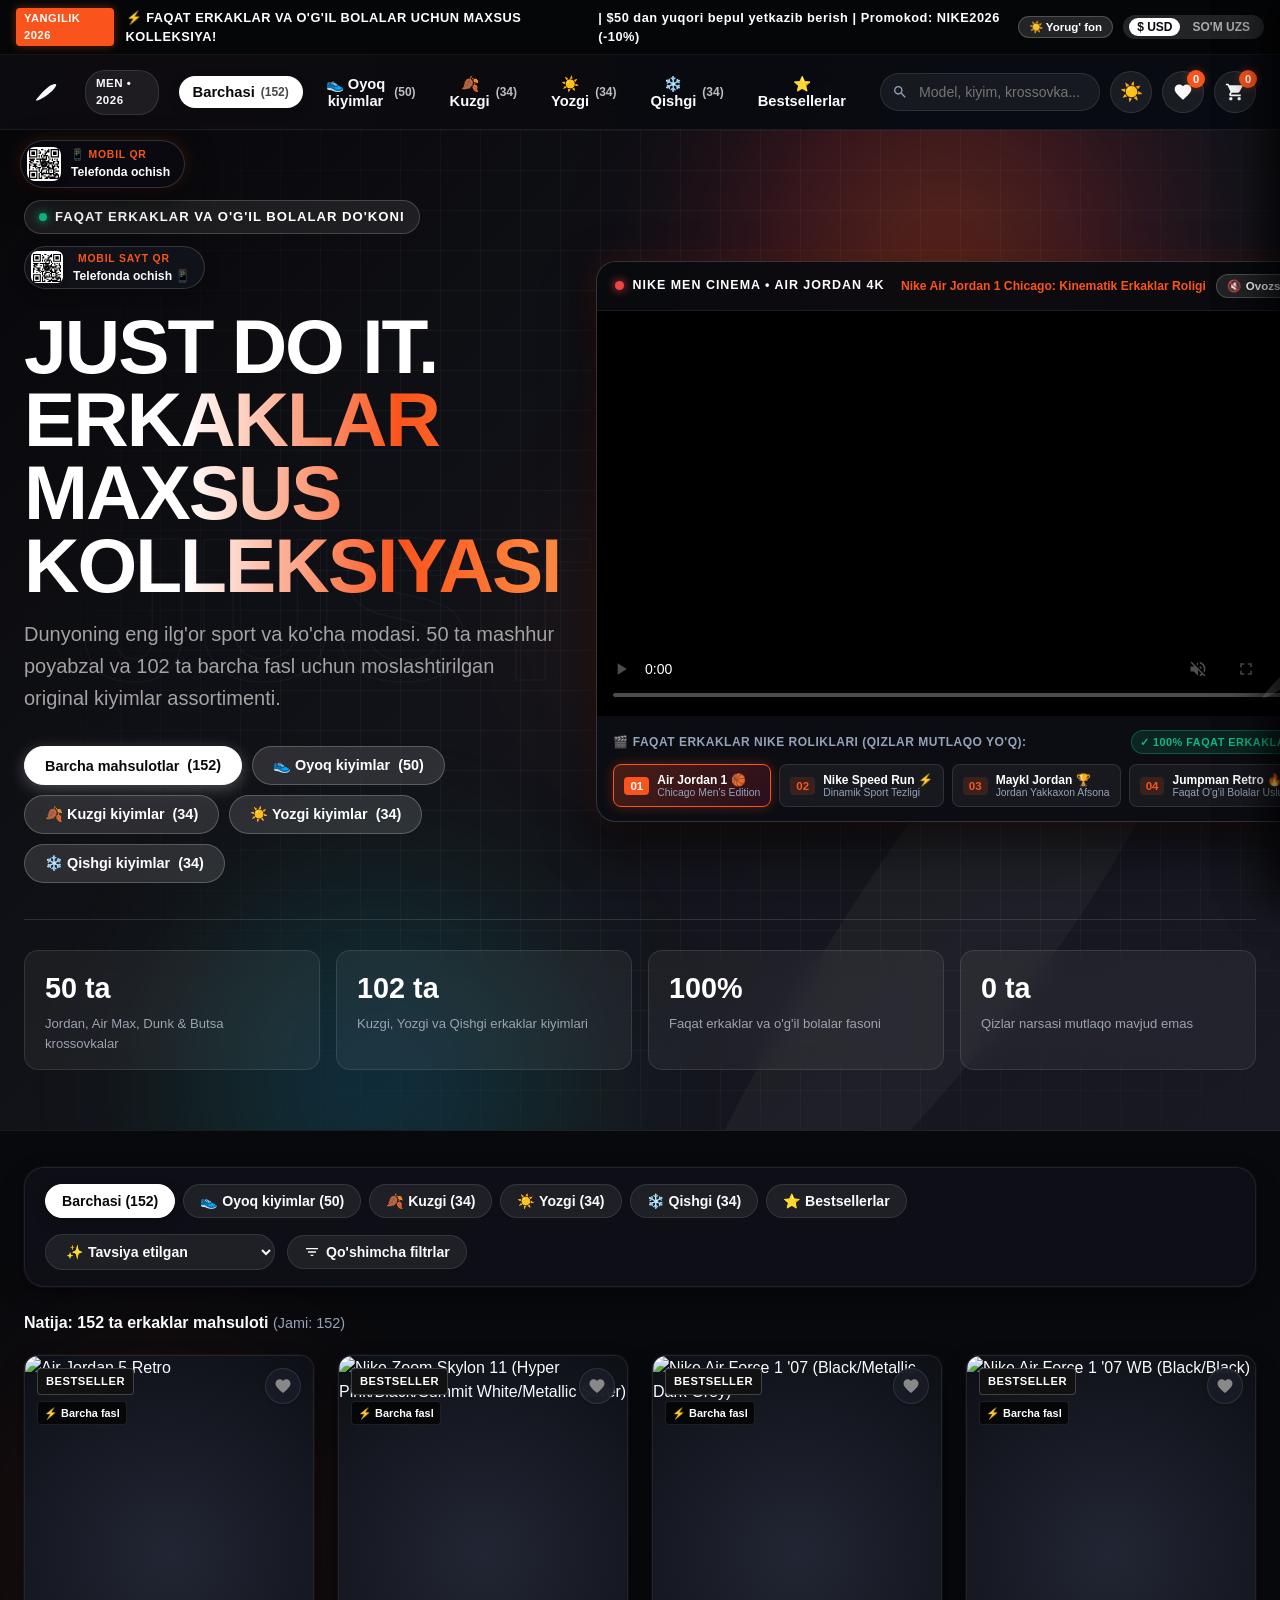
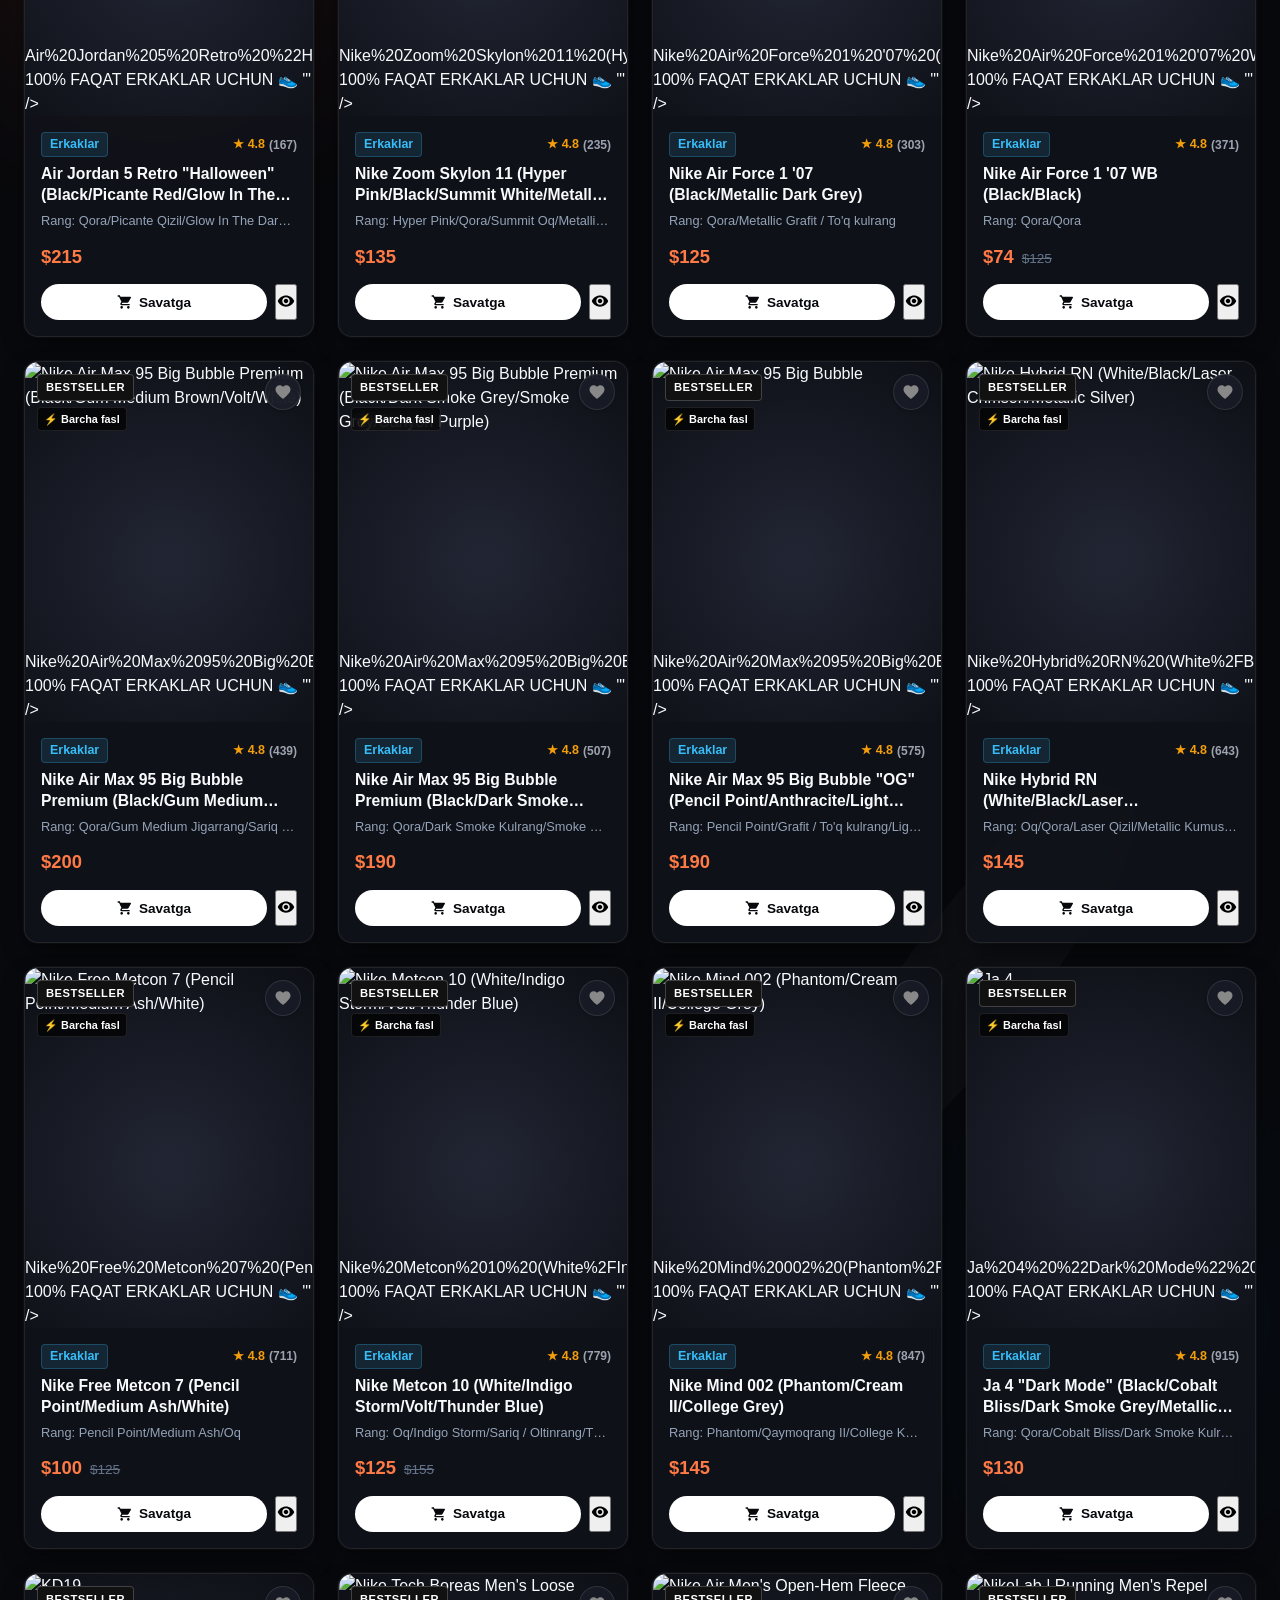
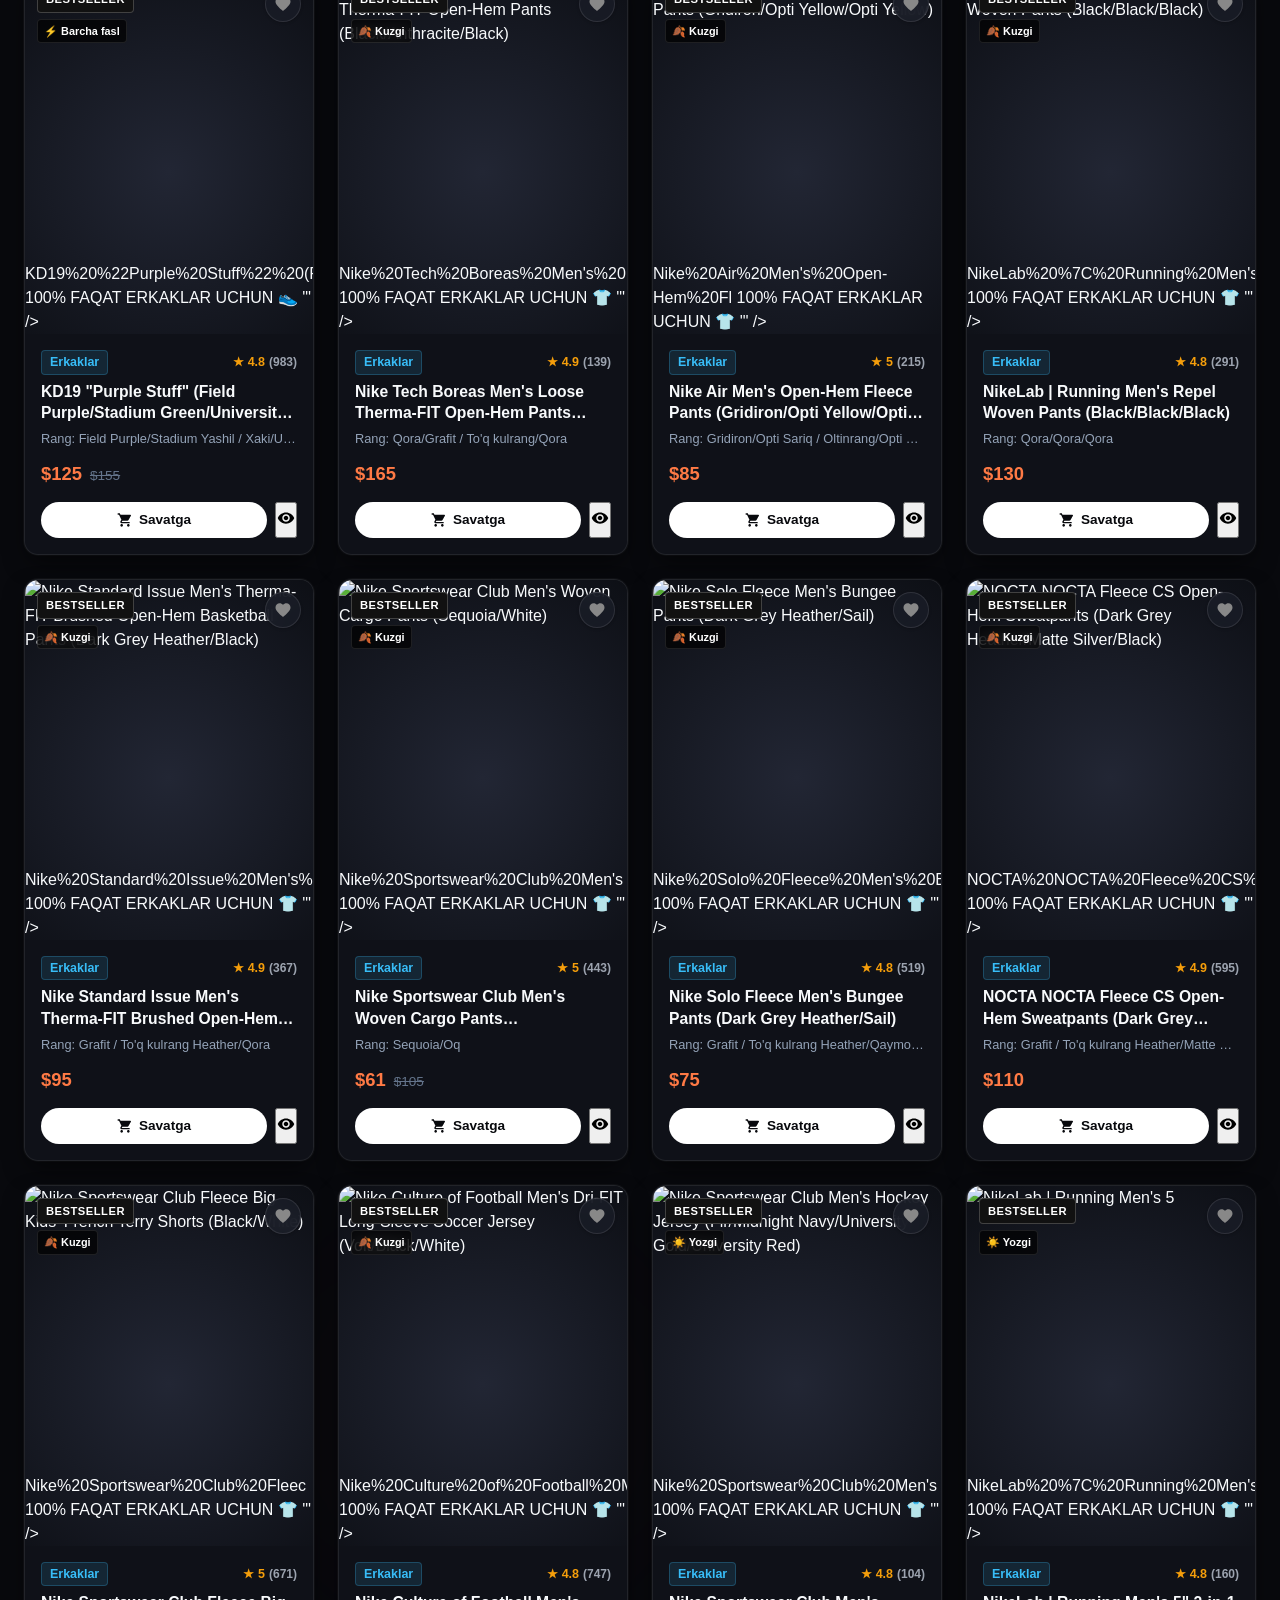
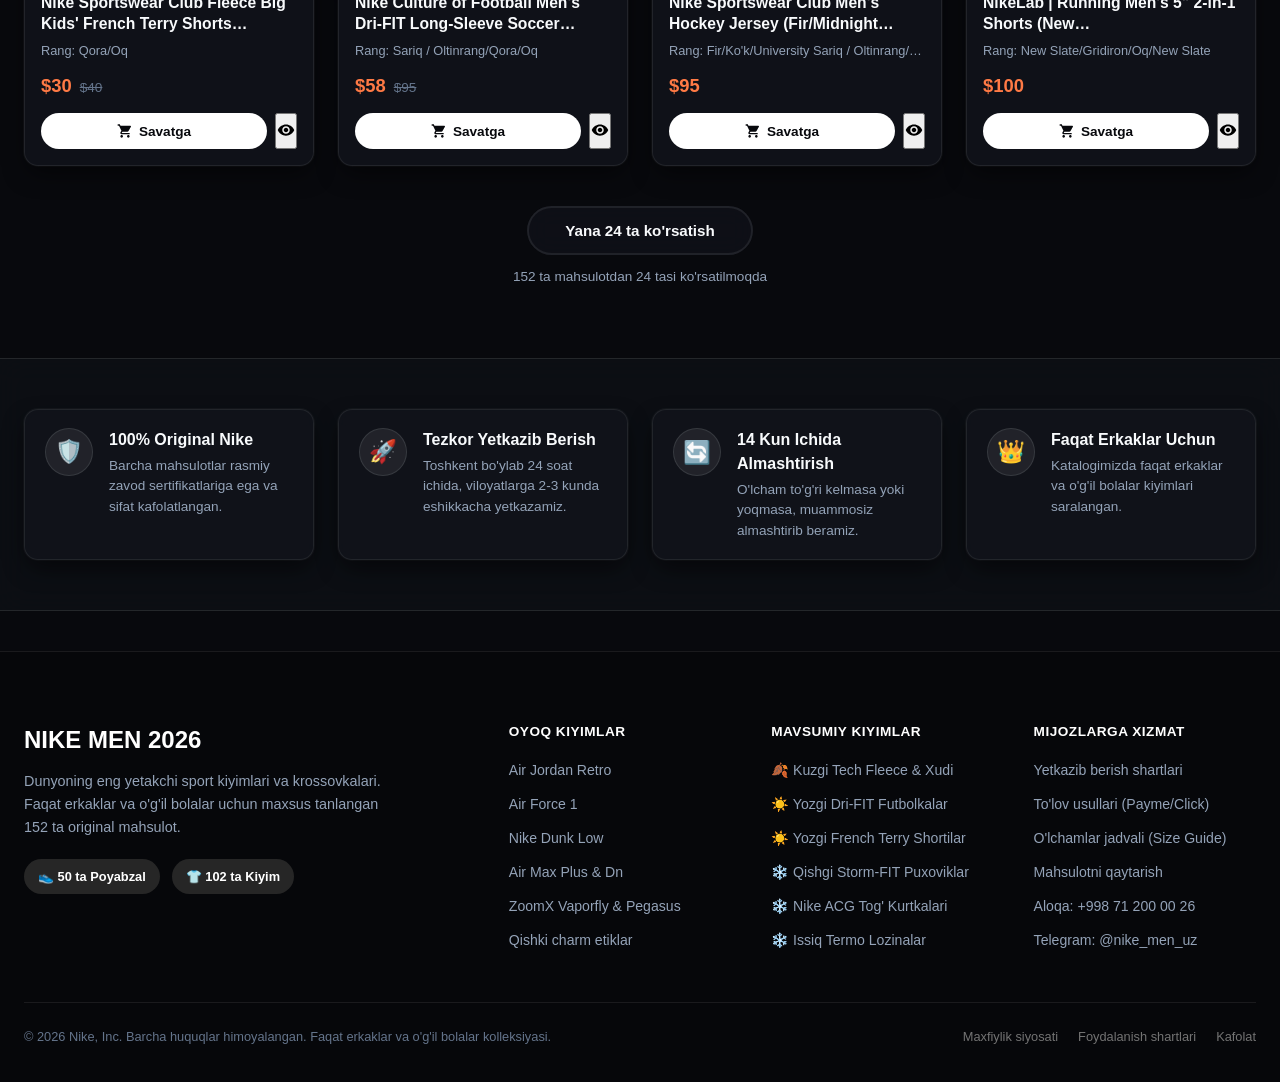
==== commit 3b91bc8e: "first commit" ====
--- a/index.html
+++ b/index.html
@@ -133,9 +133,25 @@
       <div class="hero-main-grid">
         <!-- Hero Text & Filters Column -->
         <div class="hero-text-col">
-          <div class="hero-pill">
-            <span class="hero-pill-dot"></span>
-            <span>Faqat Erkaklar va O'g'il Bolalar Do'koni</span>
+          <div class="hero-top-badges-row">
+            <div class="hero-pill">
+              <span class="hero-pill-dot"></span>
+              <span>Faqat Erkaklar va O'g'il Bolalar Do'koni</span>
+            </div>
+
+            <!-- Left-Side Top QR Code Interactive Badge -->
+            <div class="hero-qr-badge" id="heroQrBadge" title="Mobil sayt QR kodi (Kattalashtirish uchun bosing)">
+              <div class="hero-qr-thumb">
+                <img src="images/nike-qr-code.svg" alt="Nike QR Code" class="hero-qr-img">
+              </div>
+              <div class="hero-qr-info">
+                <div class="hero-qr-tag-line">
+                  <span class="qr-pulse-dot"></span>
+                  <span class="hero-qr-tag">MOBIL SAYT QR</span>
+                </div>
+                <span class="hero-qr-sub">Telefonda ochish 📱</span>
+              </div>
+            </div>
           </div>
           <h1 class="hero-title">
             JUST DO IT.
@@ -578,6 +594,70 @@
     </div>
   </div>
 
+  <!-- Fixed Floating Left QR Code Quick Widget (Chap taraf teparoqdagi joy) -->
+  <aside class="floating-left-qr" id="floatingLeftQr" aria-label="Mobil sayt QR kodi">
+    <div class="floating-qr-trigger" id="floatingQrTrigger" title="Telefonda ochish (QR Kod)">
+      <div class="floating-qr-thumb-box">
+        <img src="images/nike-qr-code.svg" alt="Nike QR Kod" class="floating-qr-thumb-img">
+      </div>
+      <div class="floating-qr-text-col">
+        <span class="f-qr-tag">📱 MOBIL QR</span>
+        <span class="f-qr-title">Telefonda ochish</span>
+      </div>
+    </div>
+  </aside>
+
+  <!-- QR Code Interactive Zoom Modal -->
+  <div class="modal-overlay" id="qrModal">
+    <div class="modal-card qr-modal-card">
+      <button class="modal-close-btn" id="qrModalClose">&times;</button>
+      <div class="qr-modal-header">
+        <div class="qr-modal-tag">
+          <span class="qr-pulse-dot"></span>
+          <span>NIKE MEN • RASMIY QR</span>
+        </div>
+        <h2 class="qr-modal-title">Saytni Telefonda Ochish</h2>
+        <p class="qr-modal-desc">Kamerangizni ushbu QR kodga qarating yoki havolani nusxalang</p>
+      </div>
+
+      <div class="qr-modal-body">
+        <div class="qr-frame-box">
+          <img src="images/nike-qr-code.svg" alt="Nike QR Kod" class="qr-large-img">
+          <div class="qr-laser-scanner" aria-hidden="true"></div>
+        </div>
+
+        <div class="qr-guide-grid">
+          <div class="qr-guide-item">
+            <span class="qr-guide-num">1</span>
+            <span>Kamerani oching</span>
+          </div>
+          <div class="qr-guide-item">
+            <span class="qr-guide-num">2</span>
+            <span>QR kodga qarating</span>
+          </div>
+          <div class="qr-guide-item">
+            <span class="qr-guide-num">3</span>
+            <span>Saytga kiring</span>
+          </div>
+        </div>
+
+        <div class="qr-promo-highlight">
+          <span>Promokod:</span>
+          <strong>NIKE2026 (-10% chegirma)</strong>
+        </div>
+
+        <div class="qr-modal-buttons">
+          <button type="button" class="btn-primary" id="qrCopyBtn" style="flex:1;">
+            📋 Havolani nusxalash
+          </button>
+          <button type="button" class="btn-secondary" id="qrDismissBtn">
+            Yopish
+          </button>
+        </div>
+      </div>
+    </div>
+  </div>
+
   <!-- Toast Notification Container -->
   <div class="toast-container" id="toastContainer"></div>
 
--- a/css/style.css
+++ b/css/style.css
@@ -900,6 +900,333 @@
   color: #64748b;
 }
 
+.hero-top-badges-row {
+  display: flex;
+  align-items: center;
+  flex-wrap: wrap;
+  gap: 12px;
+  margin-bottom: 20px;
+}
+
+.hero-top-badges-row .hero-pill {
+  margin-bottom: 0;
+}
+
+/* Hero Left QR Code Badge */
+.hero-qr-badge {
+  display: inline-flex;
+  align-items: center;
+  gap: 10px;
+  background: rgba(18, 20, 28, 0.85);
+  border: 1px solid rgba(255, 255, 255, 0.16);
+  padding: 4px 14px 4px 6px;
+  border-radius: var(--radius-full);
+  backdrop-filter: blur(12px);
+  -webkit-backdrop-filter: blur(12px);
+  cursor: pointer;
+  transition: var(--transition);
+  box-shadow: 0 4px 15px rgba(0, 0, 0, 0.3);
+}
+
+.hero-qr-badge:hover {
+  background: rgba(30, 34, 48, 0.95);
+  border-color: #fa541c;
+  transform: translateY(-2px) scale(1.02);
+  box-shadow: 0 8px 25px rgba(250, 84, 28, 0.25);
+}
+
+.hero-qr-thumb {
+  width: 32px;
+  height: 32px;
+  background: #ffffff;
+  border-radius: 6px;
+  padding: 2px;
+  display: flex;
+  align-items: center;
+  justify-content: center;
+  box-shadow: 0 2px 6px rgba(0,0,0,0.3);
+  overflow: hidden;
+  flex-shrink: 0;
+}
+
+.hero-qr-img {
+  width: 100%;
+  height: 100%;
+  object-fit: contain;
+}
+
+.hero-qr-info {
+  display: flex;
+  flex-direction: column;
+}
+
+.hero-qr-tag-line {
+  display: flex;
+  align-items: center;
+  gap: 5px;
+}
+
+.hero-qr-tag {
+  font-size: 0.65rem;
+  font-weight: 800;
+  letter-spacing: 0.8px;
+  color: #fa541c;
+  text-transform: uppercase;
+}
+
+.hero-qr-sub {
+  font-size: 0.76rem;
+  font-weight: 700;
+  color: #f8fafc;
+}
+
+/* Floating Left QR Code Quick Widget */
+.floating-left-qr {
+  position: fixed;
+  left: 20px;
+  top: 140px;
+  z-index: 990;
+  transition: var(--transition);
+}
+
+.floating-qr-trigger {
+  display: flex;
+  align-items: center;
+  gap: 10px;
+  background: rgba(10, 11, 16, 0.9);
+  border: 1px solid rgba(255, 255, 255, 0.16);
+  padding: 6px 14px 6px 6px;
+  border-radius: var(--radius-full);
+  box-shadow: 0 10px 30px rgba(0, 0, 0, 0.6), 0 0 15px rgba(250, 84, 28, 0.2);
+  backdrop-filter: blur(14px);
+  -webkit-backdrop-filter: blur(14px);
+  cursor: pointer;
+  transition: var(--transition);
+  user-select: none;
+}
+
+.floating-qr-trigger:hover {
+  background: rgba(18, 20, 28, 0.98);
+  border-color: #fa541c;
+  transform: translateX(4px) scale(1.03);
+  box-shadow: 0 12px 35px rgba(0, 0, 0, 0.75), 0 0 25px rgba(250, 84, 28, 0.4);
+}
+
+.floating-qr-thumb-box {
+  width: 34px;
+  height: 34px;
+  background: #ffffff;
+  border-radius: 8px;
+  padding: 2px;
+  display: flex;
+  align-items: center;
+  justify-content: center;
+  box-shadow: 0 2px 8px rgba(0, 0, 0, 0.3);
+  overflow: hidden;
+  flex-shrink: 0;
+}
+
+.floating-qr-thumb-img {
+  width: 100%;
+  height: 100%;
+  object-fit: contain;
+}
+
+.floating-qr-text-col {
+  display: flex;
+  flex-direction: column;
+}
+
+.f-qr-tag {
+  font-size: 0.65rem;
+  font-weight: 800;
+  letter-spacing: 0.8px;
+  color: #fa541c;
+  text-transform: uppercase;
+}
+
+.f-qr-title {
+  font-size: 0.76rem;
+  font-weight: 700;
+  color: #ffffff;
+  white-space: nowrap;
+}
+
+/* QR Modal Styles */
+.qr-modal-card {
+  max-width: 440px;
+  width: 92%;
+  padding: 32px 28px;
+  text-align: center;
+  position: relative;
+  background: var(--modal-bg);
+  border: 1px solid var(--nike-card-border);
+  border-radius: var(--radius-lg);
+  box-shadow: 0 25px 60px rgba(0, 0, 0, 0.85);
+}
+
+.qr-modal-header {
+  margin-bottom: 18px;
+}
+
+.qr-modal-tag {
+  display: inline-flex;
+  align-items: center;
+  gap: 6px;
+  background: rgba(250, 84, 28, 0.12);
+  border: 1px solid rgba(250, 84, 28, 0.35);
+  color: #fa541c;
+  padding: 4px 12px;
+  border-radius: var(--radius-full);
+  font-size: 0.72rem;
+  font-weight: 800;
+  letter-spacing: 0.8px;
+  margin-bottom: 10px;
+}
+
+.qr-modal-title {
+  font-size: 1.5rem;
+  font-weight: 900;
+  color: var(--nike-text-main);
+  margin-bottom: 6px;
+  letter-spacing: -0.5px;
+}
+
+.qr-modal-desc {
+  font-size: 0.85rem;
+  color: var(--nike-text-muted);
+  line-height: 1.4;
+}
+
+.qr-frame-box {
+  position: relative;
+  width: 220px;
+  height: 220px;
+  margin: 0 auto 18px;
+  background: #ffffff;
+  padding: 12px;
+  border-radius: var(--radius-md);
+  box-shadow: 0 10px 30px rgba(0, 0, 0, 0.4), 0 0 0 1px rgba(255, 255, 255, 0.2);
+  overflow: hidden;
+}
+
+.qr-large-img {
+  width: 100%;
+  height: 100%;
+  object-fit: contain;
+}
+
+/* Laser Scan Animation */
+.qr-laser-scanner {
+  position: absolute;
+  top: 0;
+  left: 0;
+  width: 100%;
+  height: 3px;
+  background: linear-gradient(90deg, transparent, #fa541c, #ff8c42, transparent);
+  box-shadow: 0 0 12px #fa541c;
+  animation: laser-scan 2.4s ease-in-out infinite;
+}
+
+@keyframes laser-scan {
+  0% { top: 4%; opacity: 0.2; }
+  50% { top: 92%; opacity: 1; }
+  100% { top: 4%; opacity: 0.2; }
+}
+
+.qr-guide-grid {
+  display: grid;
+  grid-template-columns: repeat(3, 1fr);
+  gap: 8px;
+  margin-bottom: 18px;
+}
+
+.qr-guide-item {
+  background: rgba(255, 255, 255, 0.05);
+  border: 1px solid rgba(255, 255, 255, 0.08);
+  border-radius: var(--radius-sm);
+  padding: 8px 6px;
+  display: flex;
+  flex-direction: column;
+  align-items: center;
+  gap: 4px;
+  font-size: 0.72rem;
+  color: var(--nike-text-muted);
+}
+
+.qr-guide-num {
+  width: 20px;
+  height: 20px;
+  border-radius: 50%;
+  background: #fa541c;
+  color: #ffffff;
+  font-size: 0.7rem;
+  font-weight: 900;
+  display: flex;
+  align-items: center;
+  justify-content: center;
+}
+
+.qr-promo-highlight {
+  background: rgba(16, 185, 129, 0.12);
+  border: 1px dashed rgba(16, 185, 129, 0.4);
+  border-radius: var(--radius-sm);
+  padding: 10px 14px;
+  margin-bottom: 20px;
+  display: flex;
+  align-items: center;
+  justify-content: space-between;
+  font-size: 0.82rem;
+  color: #10b981;
+}
+
+.qr-promo-highlight strong {
+  font-weight: 900;
+  letter-spacing: 0.5px;
+}
+
+.qr-modal-buttons {
+  display: flex;
+  gap: 10px;
+}
+
+/* Light Theme overrides for QR Elements */
+[data-theme="light"] .hero-qr-badge {
+  background: #ffffff;
+  border-color: rgba(0, 0, 0, 0.12);
+  box-shadow: 0 4px 15px rgba(0, 0, 0, 0.08);
+}
+
+[data-theme="light"] .hero-qr-badge:hover {
+  background: #f8fafc;
+  border-color: #fa541c;
+}
+
+[data-theme="light"] .hero-qr-sub {
+  color: #0f172a;
+}
+
+[data-theme="light"] .floating-qr-trigger {
+  background: #ffffff;
+  border-color: rgba(0, 0, 0, 0.12);
+  box-shadow: 0 8px 25px rgba(0, 0, 0, 0.12);
+}
+
+[data-theme="light"] .floating-qr-trigger:hover {
+  background: #f8fafc;
+  border-color: #fa541c;
+}
+
+[data-theme="light"] .f-qr-title {
+  color: #0f172a;
+}
+
+[data-theme="light"] .qr-guide-item {
+  background: #f1f5f9;
+  border-color: #e2e8f0;
+  color: #475569;
+}
+
 .hero-pill {
   display: inline-flex;
   align-items: center;
@@ -2368,6 +2695,18 @@
     align-items: flex-start;
     gap: 6px;
   }
+  .floating-left-qr {
+    top: auto;
+    bottom: 24px;
+    left: 16px;
+  }
+  .floating-qr-text-col {
+    display: none;
+  }
+  .floating-qr-trigger {
+    padding: 6px;
+    border-radius: 50%;
+  }
 }
 
 @media (max-width: 580px) {
